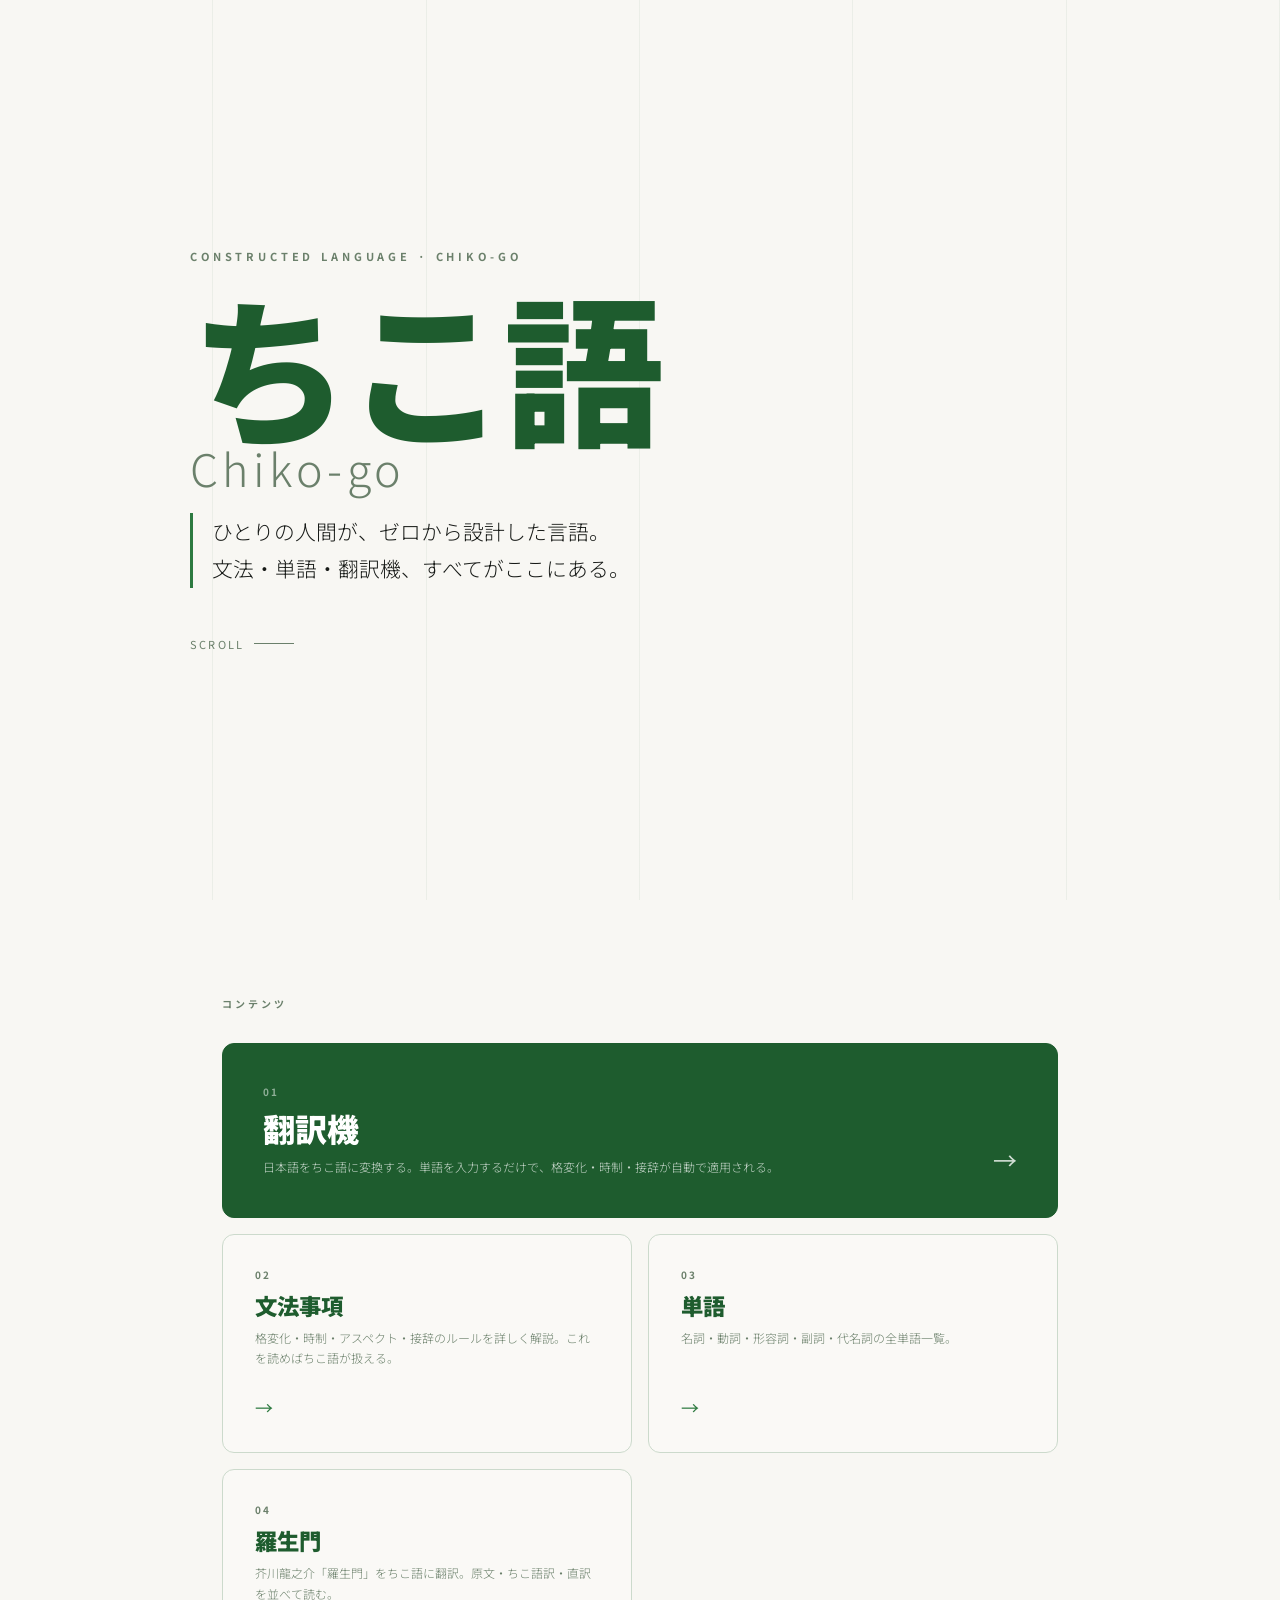
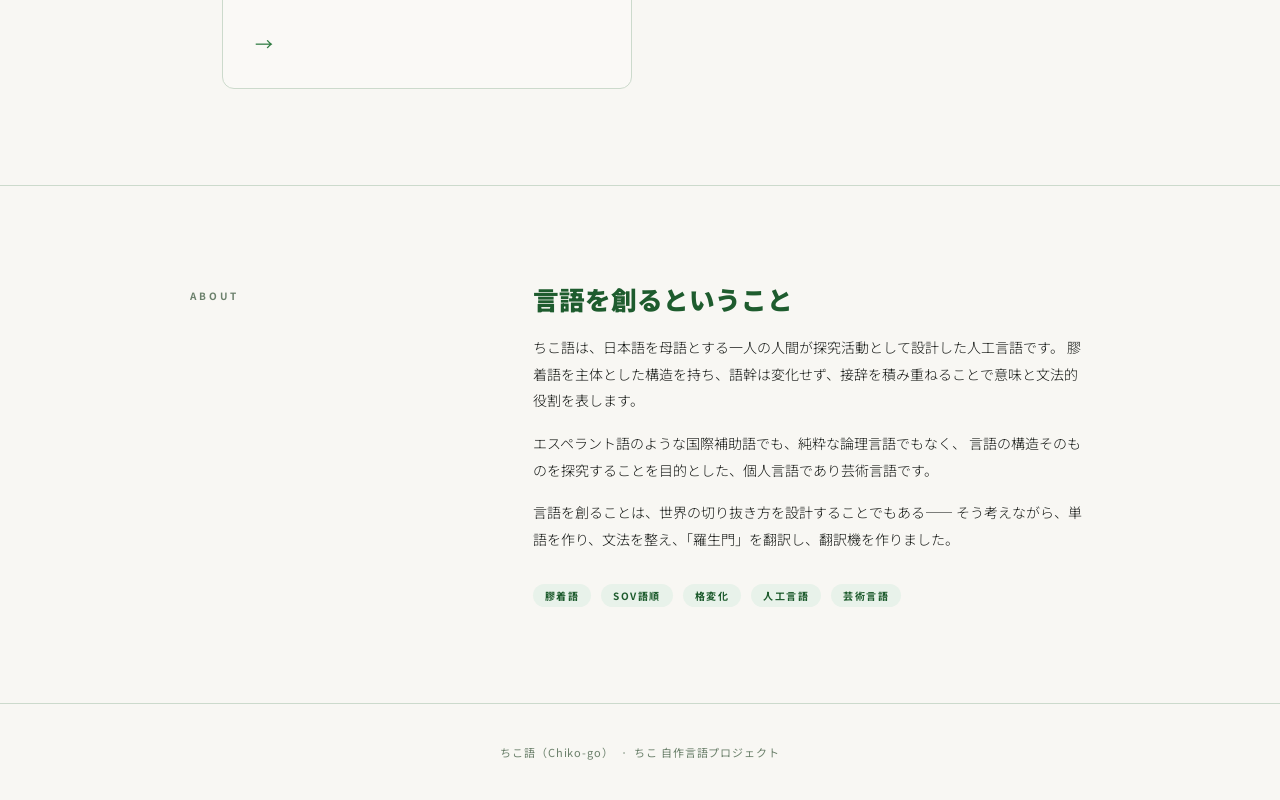
==== index.html @ fcaee15c "Add files via upload" ====
<!DOCTYPE html>
<html lang="ja">
<head>
<meta charset="UTF-8">
<meta name="viewport" content="width=device-width, initial-scale=1.0">
<title>ちこ語</title>
<link href="https://fonts.googleapis.com/css2?family=Noto+Sans+JP:wght@300;400;700;900&display=swap" rel="stylesheet">
<style>
*, *::before, *::after { box-sizing: border-box; margin: 0; padding: 0; }

:root {
  --bg:      #f8f7f3;
  --ink:     #171a17;
  --green:   #1e5c2e;
  --green2:  #2d7a40;
  --green-l: #e8f2ea;
  --muted:   #6b806b;
  --border:  #ccdacc;
  --cream:   #faf9f6;
}

html { scroll-behavior: smooth; }

body {
  background: var(--bg);
  color: var(--ink);
  font-family: 'Noto Sans JP', sans-serif;
  font-weight: 400;
  overflow-x: hidden;
}

/* ===================== HERO ===================== */
.hero {
  min-height: 100vh;
  display: flex;
  flex-direction: column;
  justify-content: center;
  padding: 0 2rem;
  position: relative;
  overflow: hidden;
}

/* 背景の装飾ライン */
.hero::before {
  content: '';
  position: absolute;
  top: 0; left: 0; right: 0; bottom: 0;
  background:
    repeating-linear-gradient(
      90deg,
      transparent,
      transparent calc(100% / 6 - 1px),
      rgba(30,92,46,0.06) calc(100% / 6 - 1px),
      rgba(30,92,46,0.06) calc(100% / 6)
    );
  pointer-events: none;
}

.hero-inner {
  max-width: 900px;
  margin: 0 auto;
  width: 100%;
  position: relative;
  z-index: 1;
}

.hero-eyebrow {
  font-size: 11px;
  font-weight: 700;
  letter-spacing: 0.35em;
  text-transform: uppercase;
  color: var(--muted);
  margin-bottom: 1.5rem;
  animation: fadeUp 0.8s ease both;
}

.hero-title {
  font-size: clamp(4rem, 14vw, 10rem);
  font-weight: 900;
  line-height: 0.95;
  color: var(--green);
  letter-spacing: -0.02em;
  margin-bottom: 1.5rem;
  animation: fadeUp 0.8s 0.1s ease both;
}

.hero-title span {
  display: block;
  font-size: clamp(1.4rem, 4vw, 2.8rem);
  font-weight: 300;
  color: var(--muted);
  letter-spacing: 0.1em;
  margin-top: 0.4rem;
}

.hero-catch {
  font-size: clamp(1rem, 2.5vw, 1.3rem);
  font-weight: 300;
  line-height: 1.8;
  color: var(--ink);
  max-width: 520px;
  margin-bottom: 3rem;
  animation: fadeUp 0.8s 0.2s ease both;
  border-left: 3px solid var(--green2);
  padding-left: 1.2rem;
}

.hero-scroll {
  font-size: 11px;
  letter-spacing: 0.2em;
  color: var(--muted);
  text-transform: uppercase;
  animation: fadeUp 0.8s 0.5s ease both;
  display: flex;
  align-items: center;
  gap: 10px;
}
.hero-scroll::after {
  content: '';
  display: block;
  width: 40px;
  height: 1px;
  background: var(--muted);
  animation: lineGrow 1.2s 1s ease both;
}

/* ===================== NAV CARDS ===================== */
.nav-section {
  padding: 6rem 2rem;
  max-width: 900px;
  margin: 0 auto;
}

.nav-label {
  font-size: 10px;
  font-weight: 700;
  letter-spacing: 0.3em;
  text-transform: uppercase;
  color: var(--muted);
  margin-bottom: 2rem;
}

.cards {
  display: grid;
  grid-template-columns: repeat(2, 1fr);
  gap: 16px;
}

.card {
  background: var(--cream);
  border: 1px solid var(--border);
  border-radius: 12px;
  padding: 2rem;
  text-decoration: none;
  color: var(--ink);
  display: flex;
  flex-direction: column;
  gap: 0.6rem;
  transition: border-color 0.2s, transform 0.2s, box-shadow 0.2s;
  position: relative;
  overflow: hidden;
}

.card::after {
  content: '';
  position: absolute;
  bottom: 0; left: 0; right: 0;
  height: 3px;
  background: var(--green2);
  transform: scaleX(0);
  transform-origin: left;
  transition: transform 0.25s ease;
}

.card:hover {
  border-color: var(--green2);
  transform: translateY(-3px);
  box-shadow: 0 12px 40px rgba(30,92,46,0.1);
}
.card:hover::after { transform: scaleX(1); }

.card-num {
  font-size: 10px;
  font-weight: 700;
  letter-spacing: 0.2em;
  color: var(--muted);
}

.card-title {
  font-size: 1.4rem;
  font-weight: 900;
  color: var(--green);
  line-height: 1.2;
}

.card-desc {
  font-size: 12px;
  color: var(--muted);
  line-height: 1.7;
  font-weight: 300;
}

.card-arrow {
  margin-top: auto;
  padding-top: 1rem;
  font-size: 18px;
  color: var(--green2);
  transition: transform 0.2s;
}
.card:hover .card-arrow { transform: translateX(4px); }

/* ヒーローカード（翻訳機）は大きく */
.card.featured {
  grid-column: 1 / -1;
  flex-direction: row;
  align-items: center;
  padding: 2.5rem;
  background: var(--green);
  border-color: var(--green);
}
.card.featured .card-num { color: rgba(255,255,255,0.5); }
.card.featured .card-title { color: #fff; font-size: 2rem; }
.card.featured .card-desc { color: rgba(255,255,255,0.75); }
.card.featured .card-arrow { color: rgba(255,255,255,0.8); font-size: 24px; margin-left: auto; padding: 0; }
.card.featured:hover { transform: translateY(-3px); box-shadow: 0 16px 48px rgba(30,92,46,0.25); }
.card.featured::after { background: rgba(255,255,255,0.3); }

.card-featured-text { display: flex; flex-direction: column; gap: 0.6rem; }

/* ===================== ABOUT ===================== */
.about-section {
  padding: 6rem 2rem;
  border-top: 1px solid var(--border);
}

.about-inner {
  max-width: 900px;
  margin: 0 auto;
  display: grid;
  grid-template-columns: 1fr 2fr;
  gap: 4rem;
  align-items: start;
}

.about-label {
  font-size: 10px;
  font-weight: 700;
  letter-spacing: 0.3em;
  text-transform: uppercase;
  color: var(--muted);
  padding-top: 6px;
}

.about-content h2 {
  font-size: 1.6rem;
  font-weight: 900;
  color: var(--green);
  margin-bottom: 1.2rem;
  line-height: 1.3;
}

.about-content p {
  font-size: 14px;
  font-weight: 300;
  line-height: 1.9;
  color: var(--ink);
  margin-bottom: 1rem;
}

.about-content p + p { margin-top: 0.8rem; }

.about-tag {
  display: inline-block;
  font-size: 10px;
  font-weight: 700;
  letter-spacing: 0.15em;
  background: var(--green-l);
  color: var(--green);
  border-radius: 2em;
  padding: 4px 12px;
  margin-right: 6px;
  margin-top: 1rem;
}

/* ===================== FOOTER ===================== */
footer {
  padding: 2.5rem 2rem;
  border-top: 1px solid var(--border);
  text-align: center;
  font-size: 11px;
  color: var(--muted);
  letter-spacing: 0.08em;
}

/* ===================== ANIMATIONS ===================== */
@keyframes fadeUp {
  from { opacity: 0; transform: translateY(24px); }
  to   { opacity: 1; transform: translateY(0); }
}
@keyframes lineGrow {
  from { width: 0; }
  to   { width: 40px; }
}

/* カードをスクロールで出現 */
.card {
  opacity: 0;
  transform: translateY(20px);
  transition: opacity 0.5s ease, transform 0.5s ease, border-color 0.2s, box-shadow 0.2s;
}
.card.visible { opacity: 1; transform: translateY(0); }
.card:hover { transform: translateY(-3px); }

.about-inner {
  opacity: 0;
  transform: translateY(20px);
  transition: opacity 0.6s ease, transform 0.6s ease;
}
.about-inner.visible { opacity: 1; transform: translateY(0); }

@media (max-width: 640px) {
  .cards { grid-template-columns: 1fr; }
  .card.featured { flex-direction: column; }
  .card.featured .card-arrow { margin-left: 0; }
  .about-inner { grid-template-columns: 1fr; gap: 1.5rem; }
}
</style>
</head>
<body>

<!-- ===================== HERO ===================== -->
<section class="hero">
  <div class="hero-inner">
    <p class="hero-eyebrow">Constructed Language · Chiko-go</p>
    <h1 class="hero-title">
      ちこ語
      <span>Chiko-go</span>
    </h1>
    <p class="hero-catch">
      ひとりの人間が、ゼロから設計した言語。<br>
      文法・単語・翻訳機、すべてがここにある。
    </p>
    <p class="hero-scroll">scroll</p>
  </div>
</section>

<!-- ===================== NAV CARDS ===================== -->
<section class="nav-section">
  <p class="nav-label">コンテンツ</p>
  <div class="cards">

    <a href="chiko_translator.html" class="card featured">
      <div class="card-featured-text">
        <span class="card-num">01</span>
        <span class="card-title">翻訳機</span>
        <span class="card-desc">日本語をちこ語に変換する。単語を入力するだけで、格変化・時制・接辞が自動で適用される。</span>
      </div>
      <span class="card-arrow">→</span>
    </a>

    <a href="chiko_translator.html#grammar" class="card">
      <span class="card-num">02</span>
      <span class="card-title">文法事項</span>
      <span class="card-desc">格変化・時制・アスペクト・接辞のルールを詳しく解説。これを読めばちこ語が扱える。</span>
      <span class="card-arrow">→</span>
    </a>

    <a href="chiko_translator.html#words" class="card">
      <span class="card-num">03</span>
      <span class="card-title">単語</span>
      <span class="card-desc">名詞・動詞・形容詞・副詞・代名詞の全単語一覧。</span>
      <span class="card-arrow">→</span>
    </a>

    <a href="chiko_translator.html#rashoumon" class="card">
      <span class="card-num">04</span>
      <span class="card-title">羅生門</span>
      <span class="card-desc">芥川龍之介「羅生門」をちこ語に翻訳。原文・ちこ語訳・直訳を並べて読む。</span>
      <span class="card-arrow">→</span>
    </a>

  </div>
</section>

<!-- ===================== ABOUT ===================== -->
<section class="about-section">
  <div class="about-inner">
    <p class="about-label">About</p>
    <div class="about-content">
      <h2>言語を創るということ</h2>
      <p>
        ちこ語は、日本語を母語とする一人の人間が探究活動として設計した人工言語です。
        膠着語を主体とした構造を持ち、語幹は変化せず、接辞を積み重ねることで意味と文法的役割を表します。
      </p>
      <p>
        エスペラント語のような国際補助語でも、純粋な論理言語でもなく、
        言語の構造そのものを探究することを目的とした、個人言語であり芸術言語です。
      </p>
      <p>
        言語を創ることは、世界の切り抜き方を設計することでもある——
        そう考えながら、単語を作り、文法を整え、「羅生門」を翻訳し、翻訳機を作りました。
      </p>
      <div>
        <span class="about-tag">膠着語</span>
        <span class="about-tag">SOV語順</span>
        <span class="about-tag">格変化</span>
        <span class="about-tag">人工言語</span>
        <span class="about-tag">芸術言語</span>
      </div>
    </div>
  </div>
</section>

<footer>
  ちこ語（Chiko-go）&ensp;·&ensp;ちこ 自作言語プロジェクト
</footer>

<script>
/* スクロールで要素を出現させる */
var observer = new IntersectionObserver(function(entries) {
  entries.forEach(function(e) {
    if (e.isIntersecting) {
      e.target.classList.add('visible');
    }
  });
}, { threshold: 0.1 });

document.querySelectorAll('.card, .about-inner').forEach(function(el, i) {
  el.style.transitionDelay = (i * 0.08) + 's';
  observer.observe(el);
});
</script>

</body>
</html>
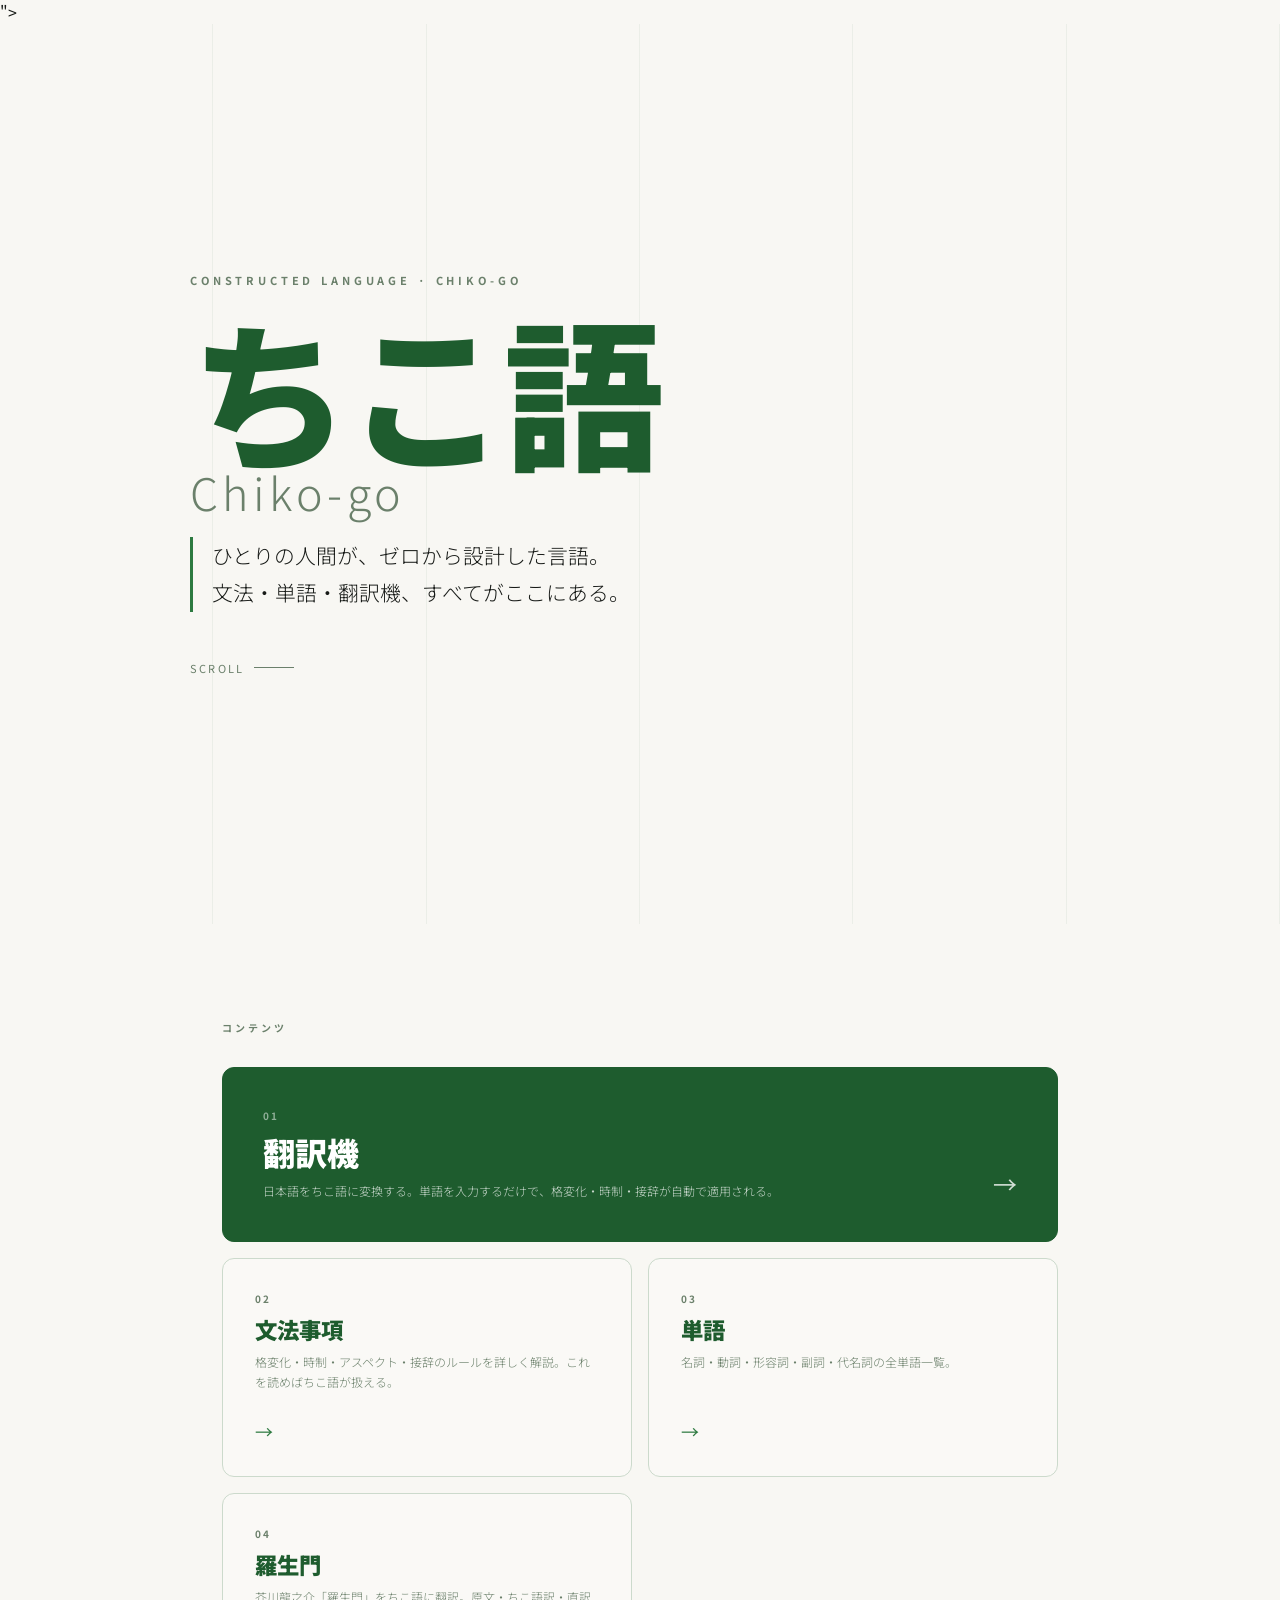
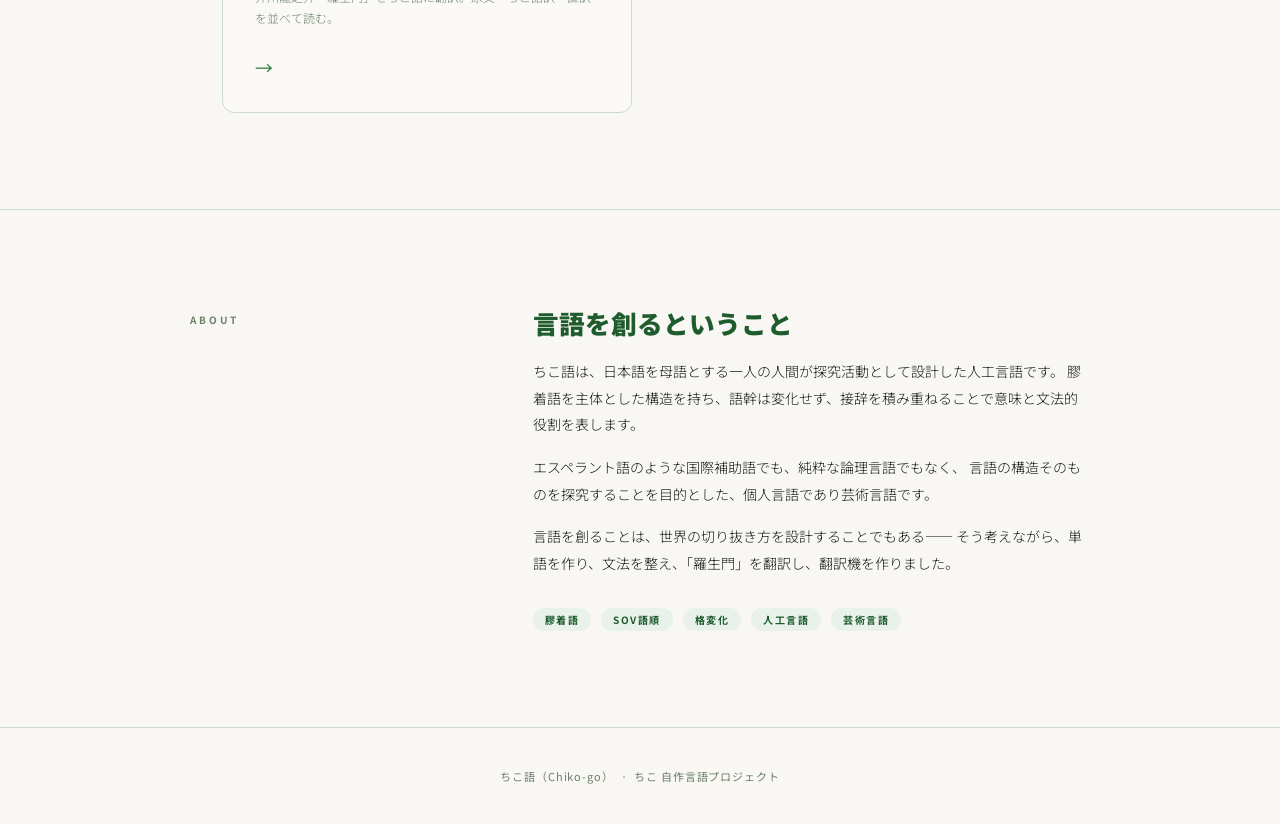
==== commit 27d2235a: "Update index.html" ====
--- a/index.html
+++ b/index.html
@@ -3,7 +3,11 @@
 <head>
 <meta charset="UTF-8">
 <meta name="viewport" content="width=device-width, initial-scale=1.0">
-<title>ちこ語</title>
+<title>ちこ語 | 自作人工言語 Chiko-go</title>
+<meta name="description" content="ちこ語（Chiko-go）は膠着語型のSOV語順を持つ自作人工言語です。文法解説・単語一覧・日本語からちこ語への翻訳機・羅生門翻訳が使えます。">
+<meta name="keywords" content="ちこ語, Chiko-go, 自作言語, 人工言語, 翻訳機, 膠着語, 構築言語, 芸術言語, conlang">
+<!-- ↓ Search ConsoleでコピーしたHTMLタグをここに貼り付ける -->
+<meta name="google-site-verification" content="<meta name="google-site-verification" content="g8eutI9tqcaGe0drYI4RVA0-8sD_aMJY-5VV2J1wY8A" />">
 <link href="https://fonts.googleapis.com/css2?family=Noto+Sans+JP:wght@300;400;700;900&display=swap" rel="stylesheet">
 <style>
 *, *::before, *::after { box-sizing: border-box; margin: 0; padding: 0; }
@@ -40,7 +44,6 @@
   overflow: hidden;
 }
 
-/* 背景の装飾ライン */
 .hero::before {
   content: '';
   position: absolute;
@@ -209,7 +212,6 @@
 }
 .card:hover .card-arrow { transform: translateX(4px); }
 
-/* ヒーローカード（翻訳機）は大きく */
 .card.featured {
   grid-column: 1 / -1;
   flex-direction: row;
@@ -302,7 +304,6 @@
   to   { width: 40px; }
 }
 
-/* カードをスクロールで出現 */
 .card {
   opacity: 0;
   transform: translateY(20px);
@@ -349,7 +350,7 @@
   <p class="nav-label">コンテンツ</p>
   <div class="cards">
 
-    <a href="chiko_translator.html" class="card featured">
+    <a href="chiko_translator.html#translate" class="card featured">
       <div class="card-featured-text">
         <span class="card-num">01</span>
         <span class="card-title">翻訳機</span>
@@ -416,7 +417,6 @@
 </footer>
 
 <script>
-/* スクロールで要素を出現させる */
 var observer = new IntersectionObserver(function(entries) {
   entries.forEach(function(e) {
     if (e.isIntersecting) {
@@ -432,4 +432,4 @@
 </script>
 
 </body>
-</html>+</html>
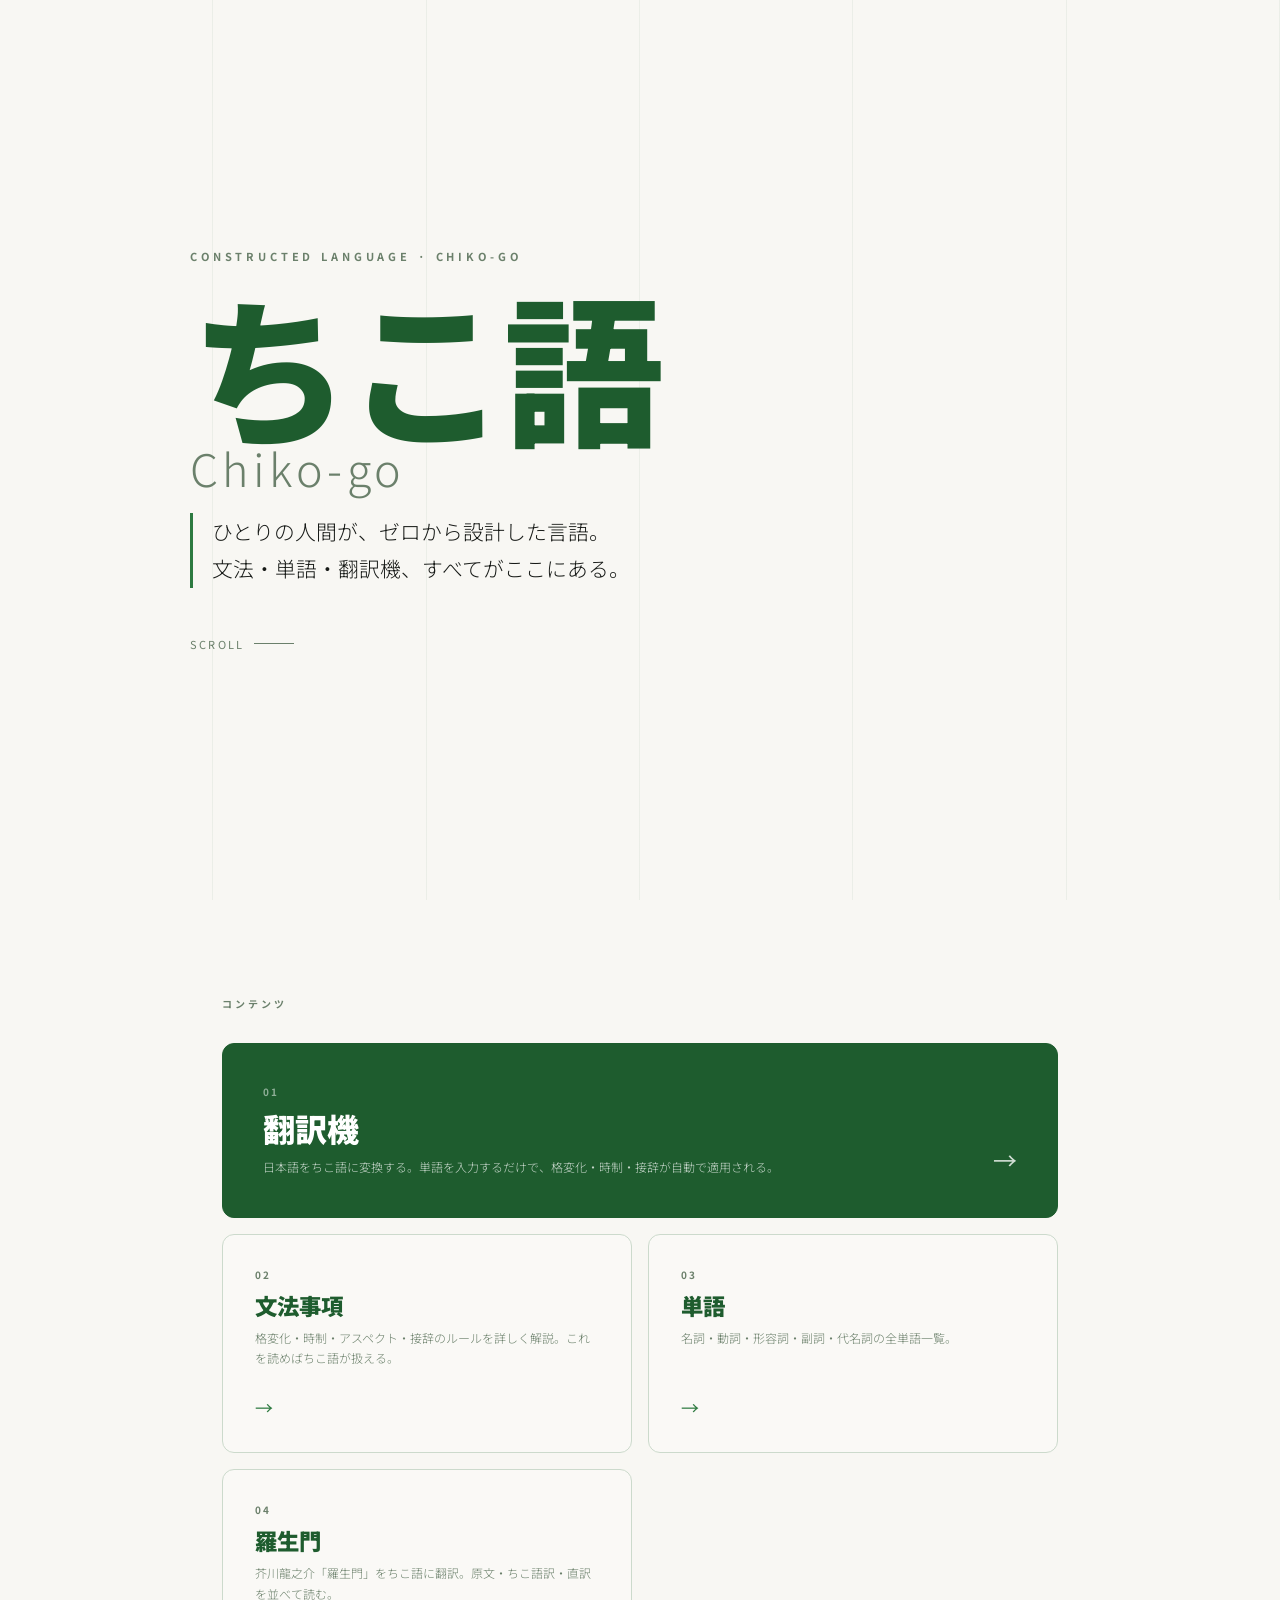
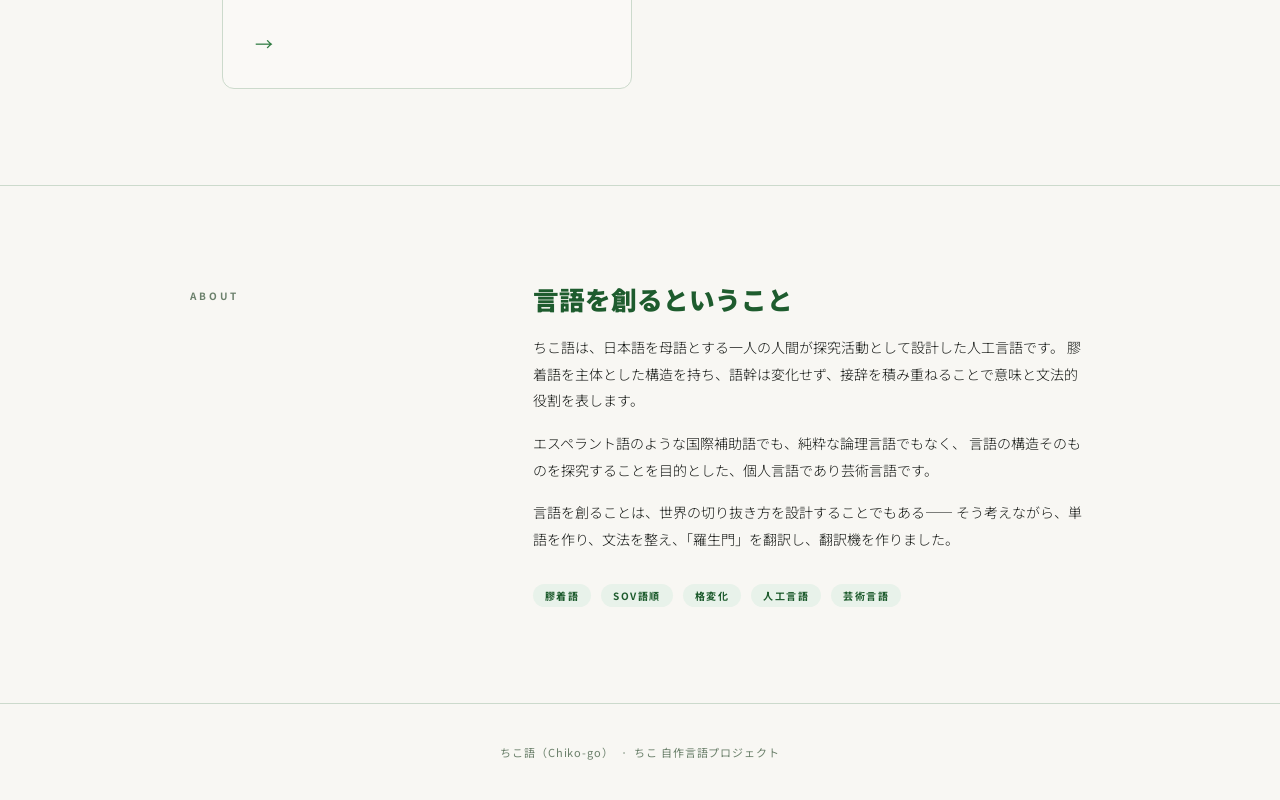
==== commit c78c8a17: "Update index.html" ====
--- a/index.html
+++ b/index.html
@@ -7,7 +7,7 @@
 <meta name="description" content="ちこ語（Chiko-go）は膠着語型のSOV語順を持つ自作人工言語です。文法解説・単語一覧・日本語からちこ語への翻訳機・羅生門翻訳が使えます。">
 <meta name="keywords" content="ちこ語, Chiko-go, 自作言語, 人工言語, 翻訳機, 膠着語, 構築言語, 芸術言語, conlang">
 <!-- ↓ Search ConsoleでコピーしたHTMLタグをここに貼り付ける -->
-<meta name="google-site-verification" content="<meta name="google-site-verification" content="g8eutI9tqcaGe0drYI4RVA0-8sD_aMJY-5VV2J1wY8A" />">
+<meta name="google-site-verification" content="g8eutI9tqcaGe0drYI4RVA0-8sD_aMJY-5VV2J1wY8A">
 <link href="https://fonts.googleapis.com/css2?family=Noto+Sans+JP:wght@300;400;700;900&display=swap" rel="stylesheet">
 <style>
 *, *::before, *::after { box-sizing: border-box; margin: 0; padding: 0; }
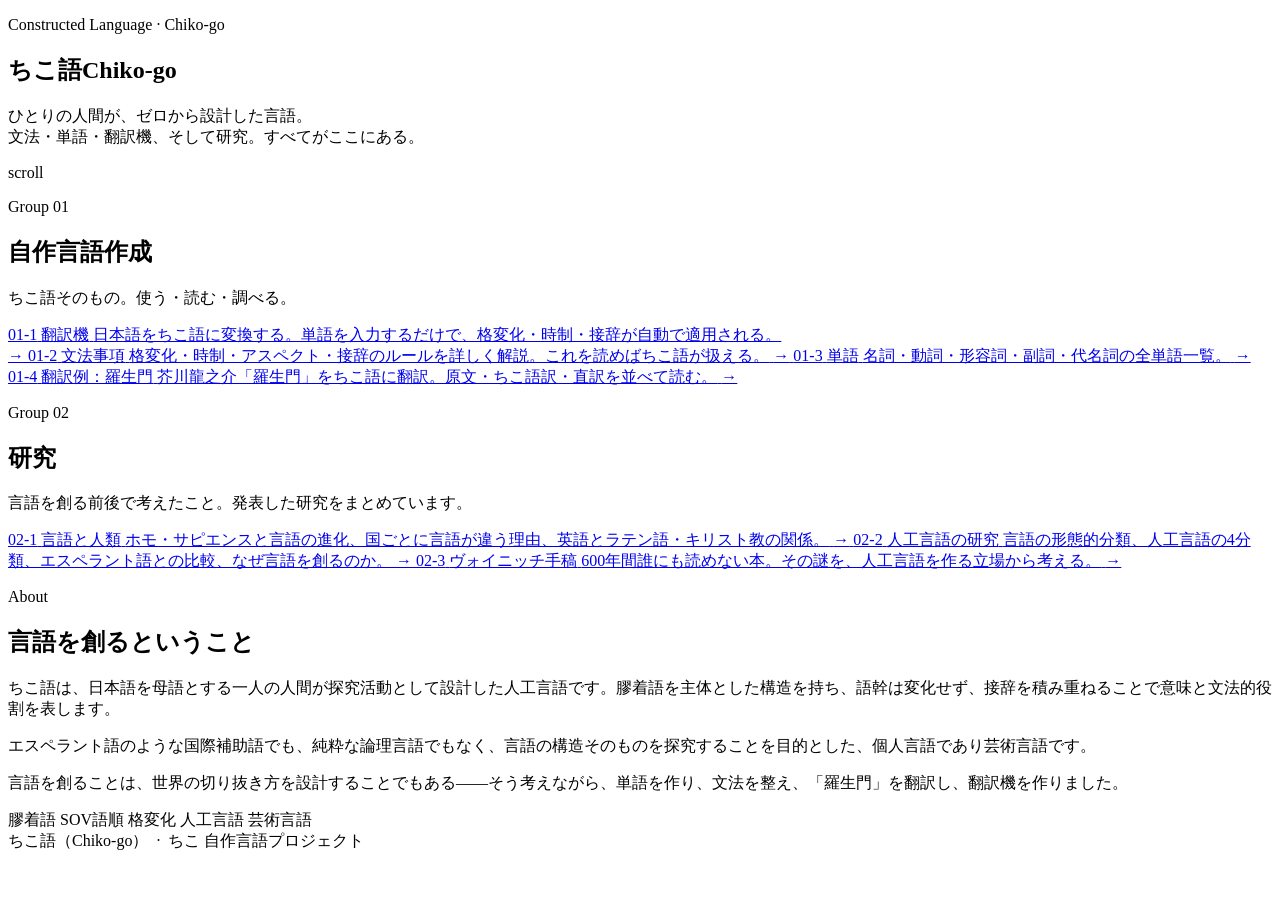
==== commit e04371c7: "Update index.html" ====
--- a/index.html
+++ b/index.html
@@ -4,355 +4,34 @@
 <meta charset="UTF-8">
 <meta name="viewport" content="width=device-width, initial-scale=1.0">
 <title>ちこ語 | 自作人工言語 Chiko-go</title>
-<meta name="description" content="ちこ語（Chiko-go）は膠着語型のSOV語順を持つ自作人工言語です。文法解説・単語一覧・日本語からちこ語への翻訳機・羅生門翻訳が使えます。">
-<meta name="keywords" content="ちこ語, Chiko-go, 自作言語, 人工言語, 翻訳機, 膠着語, 構築言語, 芸術言語, conlang">
-<!-- ↓ Search ConsoleでコピーしたHTMLタグをここに貼り付ける -->
+<meta name="description" content="ちこ語（Chiko-go）は膠着語型のSOV語順を持つ自作人工言語です。文法解説・単語一覧・日本語からちこ語への翻訳機・羅生門翻訳、そして言語と人類・人工言語・ヴォイニッチ手稿の研究をまとめています。">
+<meta name="keywords" content="ちこ語, Chiko-go, 自作言語, 人工言語, 翻訳機, 膠着語, 構築言語, 芸術言語, conlang, ヴォイニッチ手稿">
 <meta name="google-site-verification" content="g8eutI9tqcaGe0drYI4RVA0-8sD_aMJY-5VV2J1wY8A">
 <link href="https://fonts.googleapis.com/css2?family=Noto+Sans+JP:wght@300;400;700;900&display=swap" rel="stylesheet">
-<style>
-*, *::before, *::after { box-sizing: border-box; margin: 0; padding: 0; }
-
-:root {
-  --bg:      #f8f7f3;
-  --ink:     #171a17;
-  --green:   #1e5c2e;
-  --green2:  #2d7a40;
-  --green-l: #e8f2ea;
-  --muted:   #6b806b;
-  --border:  #ccdacc;
-  --cream:   #faf9f6;
-}
-
-html { scroll-behavior: smooth; }
-
-body {
-  background: var(--bg);
-  color: var(--ink);
-  font-family: 'Noto Sans JP', sans-serif;
-  font-weight: 400;
-  overflow-x: hidden;
-}
-
-/* ===================== HERO ===================== */
-.hero {
-  min-height: 100vh;
-  display: flex;
-  flex-direction: column;
-  justify-content: center;
-  padding: 0 2rem;
-  position: relative;
-  overflow: hidden;
-}
-
-.hero::before {
-  content: '';
-  position: absolute;
-  top: 0; left: 0; right: 0; bottom: 0;
-  background:
-    repeating-linear-gradient(
-      90deg,
-      transparent,
-      transparent calc(100% / 6 - 1px),
-      rgba(30,92,46,0.06) calc(100% / 6 - 1px),
-      rgba(30,92,46,0.06) calc(100% / 6)
-    );
-  pointer-events: none;
-}
-
-.hero-inner {
-  max-width: 900px;
-  margin: 0 auto;
-  width: 100%;
-  position: relative;
-  z-index: 1;
-}
-
-.hero-eyebrow {
-  font-size: 11px;
-  font-weight: 700;
-  letter-spacing: 0.35em;
-  text-transform: uppercase;
-  color: var(--muted);
-  margin-bottom: 1.5rem;
-  animation: fadeUp 0.8s ease both;
-}
-
-.hero-title {
-  font-size: clamp(4rem, 14vw, 10rem);
-  font-weight: 900;
-  line-height: 0.95;
-  color: var(--green);
-  letter-spacing: -0.02em;
-  margin-bottom: 1.5rem;
-  animation: fadeUp 0.8s 0.1s ease both;
-}
-
-.hero-title span {
-  display: block;
-  font-size: clamp(1.4rem, 4vw, 2.8rem);
-  font-weight: 300;
-  color: var(--muted);
-  letter-spacing: 0.1em;
-  margin-top: 0.4rem;
-}
-
-.hero-catch {
-  font-size: clamp(1rem, 2.5vw, 1.3rem);
-  font-weight: 300;
-  line-height: 1.8;
-  color: var(--ink);
-  max-width: 520px;
-  margin-bottom: 3rem;
-  animation: fadeUp 0.8s 0.2s ease both;
-  border-left: 3px solid var(--green2);
-  padding-left: 1.2rem;
-}
-
-.hero-scroll {
-  font-size: 11px;
-  letter-spacing: 0.2em;
-  color: var(--muted);
-  text-transform: uppercase;
-  animation: fadeUp 0.8s 0.5s ease both;
-  display: flex;
-  align-items: center;
-  gap: 10px;
-}
-.hero-scroll::after {
-  content: '';
-  display: block;
-  width: 40px;
-  height: 1px;
-  background: var(--muted);
-  animation: lineGrow 1.2s 1s ease both;
-}
-
-/* ===================== NAV CARDS ===================== */
-.nav-section {
-  padding: 6rem 2rem;
-  max-width: 900px;
-  margin: 0 auto;
-}
-
-.nav-label {
-  font-size: 10px;
-  font-weight: 700;
-  letter-spacing: 0.3em;
-  text-transform: uppercase;
-  color: var(--muted);
-  margin-bottom: 2rem;
-}
-
-.cards {
-  display: grid;
-  grid-template-columns: repeat(2, 1fr);
-  gap: 16px;
-}
-
-.card {
-  background: var(--cream);
-  border: 1px solid var(--border);
-  border-radius: 12px;
-  padding: 2rem;
-  text-decoration: none;
-  color: var(--ink);
-  display: flex;
-  flex-direction: column;
-  gap: 0.6rem;
-  transition: border-color 0.2s, transform 0.2s, box-shadow 0.2s;
-  position: relative;
-  overflow: hidden;
-}
-
-.card::after {
-  content: '';
-  position: absolute;
-  bottom: 0; left: 0; right: 0;
-  height: 3px;
-  background: var(--green2);
-  transform: scaleX(0);
-  transform-origin: left;
-  transition: transform 0.25s ease;
-}
-
-.card:hover {
-  border-color: var(--green2);
-  transform: translateY(-3px);
-  box-shadow: 0 12px 40px rgba(30,92,46,0.1);
-}
-.card:hover::after { transform: scaleX(1); }
-
-.card-num {
-  font-size: 10px;
-  font-weight: 700;
-  letter-spacing: 0.2em;
-  color: var(--muted);
-}
-
-.card-title {
-  font-size: 1.4rem;
-  font-weight: 900;
-  color: var(--green);
-  line-height: 1.2;
-}
-
-.card-desc {
-  font-size: 12px;
-  color: var(--muted);
-  line-height: 1.7;
-  font-weight: 300;
-}
-
-.card-arrow {
-  margin-top: auto;
-  padding-top: 1rem;
-  font-size: 18px;
-  color: var(--green2);
-  transition: transform 0.2s;
-}
-.card:hover .card-arrow { transform: translateX(4px); }
-
-.card.featured {
-  grid-column: 1 / -1;
-  flex-direction: row;
-  align-items: center;
-  padding: 2.5rem;
-  background: var(--green);
-  border-color: var(--green);
-}
-.card.featured .card-num { color: rgba(255,255,255,0.5); }
-.card.featured .card-title { color: #fff; font-size: 2rem; }
-.card.featured .card-desc { color: rgba(255,255,255,0.75); }
-.card.featured .card-arrow { color: rgba(255,255,255,0.8); font-size: 24px; margin-left: auto; padding: 0; }
-.card.featured:hover { transform: translateY(-3px); box-shadow: 0 16px 48px rgba(30,92,46,0.25); }
-.card.featured::after { background: rgba(255,255,255,0.3); }
-
-.card-featured-text { display: flex; flex-direction: column; gap: 0.6rem; }
-
-/* ===================== ABOUT ===================== */
-.about-section {
-  padding: 6rem 2rem;
-  border-top: 1px solid var(--border);
-}
-
-.about-inner {
-  max-width: 900px;
-  margin: 0 auto;
-  display: grid;
-  grid-template-columns: 1fr 2fr;
-  gap: 4rem;
-  align-items: start;
-}
-
-.about-label {
-  font-size: 10px;
-  font-weight: 700;
-  letter-spacing: 0.3em;
-  text-transform: uppercase;
-  color: var(--muted);
-  padding-top: 6px;
-}
-
-.about-content h2 {
-  font-size: 1.6rem;
-  font-weight: 900;
-  color: var(--green);
-  margin-bottom: 1.2rem;
-  line-height: 1.3;
-}
-
-.about-content p {
-  font-size: 14px;
-  font-weight: 300;
-  line-height: 1.9;
-  color: var(--ink);
-  margin-bottom: 1rem;
-}
-
-.about-content p + p { margin-top: 0.8rem; }
-
-.about-tag {
-  display: inline-block;
-  font-size: 10px;
-  font-weight: 700;
-  letter-spacing: 0.15em;
-  background: var(--green-l);
-  color: var(--green);
-  border-radius: 2em;
-  padding: 4px 12px;
-  margin-right: 6px;
-  margin-top: 1rem;
-}
-
-/* ===================== FOOTER ===================== */
-footer {
-  padding: 2.5rem 2rem;
-  border-top: 1px solid var(--border);
-  text-align: center;
-  font-size: 11px;
-  color: var(--muted);
-  letter-spacing: 0.08em;
-}
-
-/* ===================== ANIMATIONS ===================== */
-@keyframes fadeUp {
-  from { opacity: 0; transform: translateY(24px); }
-  to   { opacity: 1; transform: translateY(0); }
-}
-@keyframes lineGrow {
-  from { width: 0; }
-  to   { width: 40px; }
-}
-
-.card {
-  opacity: 0;
-  transform: translateY(20px);
-  transition: opacity 0.5s ease, transform 0.5s ease, border-color 0.2s, box-shadow 0.2s;
-}
-.card.visible { opacity: 1; transform: translateY(0); }
-.card:hover { transform: translateY(-3px); }
-
-.about-inner {
-  opacity: 0;
-  transform: translateY(20px);
-  transition: opacity 0.6s ease, transform 0.6s ease;
-}
-.about-inner.visible { opacity: 1; transform: translateY(0); }
-
-@media (max-width: 640px) {
-  .cards { grid-template-columns: 1fr; }
-  .card.featured { flex-direction: column; }
-  .card.featured .card-arrow { margin-left: 0; }
-  .about-inner { grid-template-columns: 1fr; gap: 1.5rem; }
-}
-</style>
+<link rel="stylesheet" href="style.css">
 </head>
 <body>
 
-<!-- ===================== HERO ===================== -->
+<!-- HERO -->
 <section class="hero">
   <div class="hero-inner">
     <p class="hero-eyebrow">Constructed Language · Chiko-go</p>
-    <h1 class="hero-title">
-      ちこ語
-      <span>Chiko-go</span>
-    </h1>
-    <p class="hero-catch">
-      ひとりの人間が、ゼロから設計した言語。<br>
-      文法・単語・翻訳機、すべてがここにある。
-    </p>
+    <h1 class="hero-title">ちこ語<span>Chiko-go</span></h1>
+    <p class="hero-catch">ひとりの人間が、ゼロから設計した言語。<br>文法・単語・翻訳機、そして研究。すべてがここにある。</p>
     <p class="hero-scroll">scroll</p>
   </div>
 </section>
 
-<!-- ===================== NAV CARDS ===================== -->
-<section class="nav-section">
-  <p class="nav-label">コンテンツ</p>
+<!-- ===== グループ1：自作言語作成 ===== -->
+<section class="nav-section" id="conlang">
+  <p class="nav-label">Group 01</p>
+  <h2 class="group-title">自作言語作成</h2>
+  <p class="group-desc">ちこ語そのもの。使う・読む・調べる。</p>
   <div class="cards">
 
     <a href="chiko_translator.html#translate" class="card featured">
       <div class="card-featured-text">
-        <span class="card-num">01</span>
+        <span class="card-num">01-1</span>
         <span class="card-title">翻訳機</span>
         <span class="card-desc">日本語をちこ語に変換する。単語を入力するだけで、格変化・時制・接辞が自動で適用される。</span>
       </div>
@@ -360,22 +39,22 @@
     </a>
 
     <a href="chiko_translator.html#grammar" class="card">
-      <span class="card-num">02</span>
+      <span class="card-num">01-2</span>
       <span class="card-title">文法事項</span>
       <span class="card-desc">格変化・時制・アスペクト・接辞のルールを詳しく解説。これを読めばちこ語が扱える。</span>
       <span class="card-arrow">→</span>
     </a>
 
     <a href="chiko_translator.html#words" class="card">
-      <span class="card-num">03</span>
+      <span class="card-num">01-3</span>
       <span class="card-title">単語</span>
       <span class="card-desc">名詞・動詞・形容詞・副詞・代名詞の全単語一覧。</span>
       <span class="card-arrow">→</span>
     </a>
 
     <a href="chiko_translator.html#rashoumon" class="card">
-      <span class="card-num">04</span>
-      <span class="card-title">羅生門</span>
+      <span class="card-num">01-4</span>
+      <span class="card-title">翻訳例：羅生門</span>
       <span class="card-desc">芥川龍之介「羅生門」をちこ語に翻訳。原文・ちこ語訳・直訳を並べて読む。</span>
       <span class="card-arrow">→</span>
     </a>
@@ -383,24 +62,46 @@
   </div>
 </section>
 
-<!-- ===================== ABOUT ===================== -->
+<!-- ===== グループ2：研究 ===== -->
+<section class="nav-section" id="research">
+  <p class="nav-label">Group 02</p>
+  <h2 class="group-title">研究</h2>
+  <p class="group-desc">言語を創る前後で考えたこと。発表した研究をまとめています。</p>
+  <div class="cards three">
+
+    <a href="research-language.html" class="card">
+      <span class="card-num">02-1</span>
+      <span class="card-title">言語と人類</span>
+      <span class="card-desc">ホモ・サピエンスと言語の進化、国ごとに言語が違う理由、英語とラテン語・キリスト教の関係。</span>
+      <span class="card-arrow">→</span>
+    </a>
+
+    <a href="research-conlang-types.html" class="card">
+      <span class="card-num">02-2</span>
+      <span class="card-title">人工言語の研究</span>
+      <span class="card-desc">言語の形態的分類、人工言語の4分類、エスペラント語との比較、なぜ言語を創るのか。</span>
+      <span class="card-arrow">→</span>
+    </a>
+
+    <a href="research-voynich.html" class="card">
+      <span class="card-num">02-3</span>
+      <span class="card-title">ヴォイニッチ手稿</span>
+      <span class="card-desc">600年間誰にも読めない本。その謎を、人工言語を作る立場から考える。</span>
+      <span class="card-arrow">→</span>
+    </a>
+
+  </div>
+</section>
+
+<!-- ABOUT -->
 <section class="about-section">
   <div class="about-inner">
     <p class="about-label">About</p>
     <div class="about-content">
       <h2>言語を創るということ</h2>
-      <p>
-        ちこ語は、日本語を母語とする一人の人間が探究活動として設計した人工言語です。
-        膠着語を主体とした構造を持ち、語幹は変化せず、接辞を積み重ねることで意味と文法的役割を表します。
-      </p>
-      <p>
-        エスペラント語のような国際補助語でも、純粋な論理言語でもなく、
-        言語の構造そのものを探究することを目的とした、個人言語であり芸術言語です。
-      </p>
-      <p>
-        言語を創ることは、世界の切り抜き方を設計することでもある——
-        そう考えながら、単語を作り、文法を整え、「羅生門」を翻訳し、翻訳機を作りました。
-      </p>
+      <p>ちこ語は、日本語を母語とする一人の人間が探究活動として設計した人工言語です。膠着語を主体とした構造を持ち、語幹は変化せず、接辞を積み重ねることで意味と文法的役割を表します。</p>
+      <p>エスペラント語のような国際補助語でも、純粋な論理言語でもなく、言語の構造そのものを探究することを目的とした、個人言語であり芸術言語です。</p>
+      <p>言語を創ることは、世界の切り抜き方を設計することでもある——そう考えながら、単語を作り、文法を整え、「羅生門」を翻訳し、翻訳機を作りました。</p>
       <div>
         <span class="about-tag">膠着語</span>
         <span class="about-tag">SOV語順</span>
@@ -412,21 +113,14 @@
   </div>
 </section>
 
-<footer>
-  ちこ語（Chiko-go）&ensp;·&ensp;ちこ 自作言語プロジェクト
-</footer>
+<footer>ちこ語（Chiko-go）&ensp;·&ensp;ちこ 自作言語プロジェクト</footer>
 
 <script>
 var observer = new IntersectionObserver(function(entries) {
-  entries.forEach(function(e) {
-    if (e.isIntersecting) {
-      e.target.classList.add('visible');
-    }
-  });
+  entries.forEach(function(e) { if (e.isIntersecting) e.target.classList.add('visible'); });
 }, { threshold: 0.1 });
-
 document.querySelectorAll('.card, .about-inner').forEach(function(el, i) {
-  el.style.transitionDelay = (i * 0.08) + 's';
+  el.style.transitionDelay = ((i % 4) * 0.08) + 's';
   observer.observe(el);
 });
 </script>
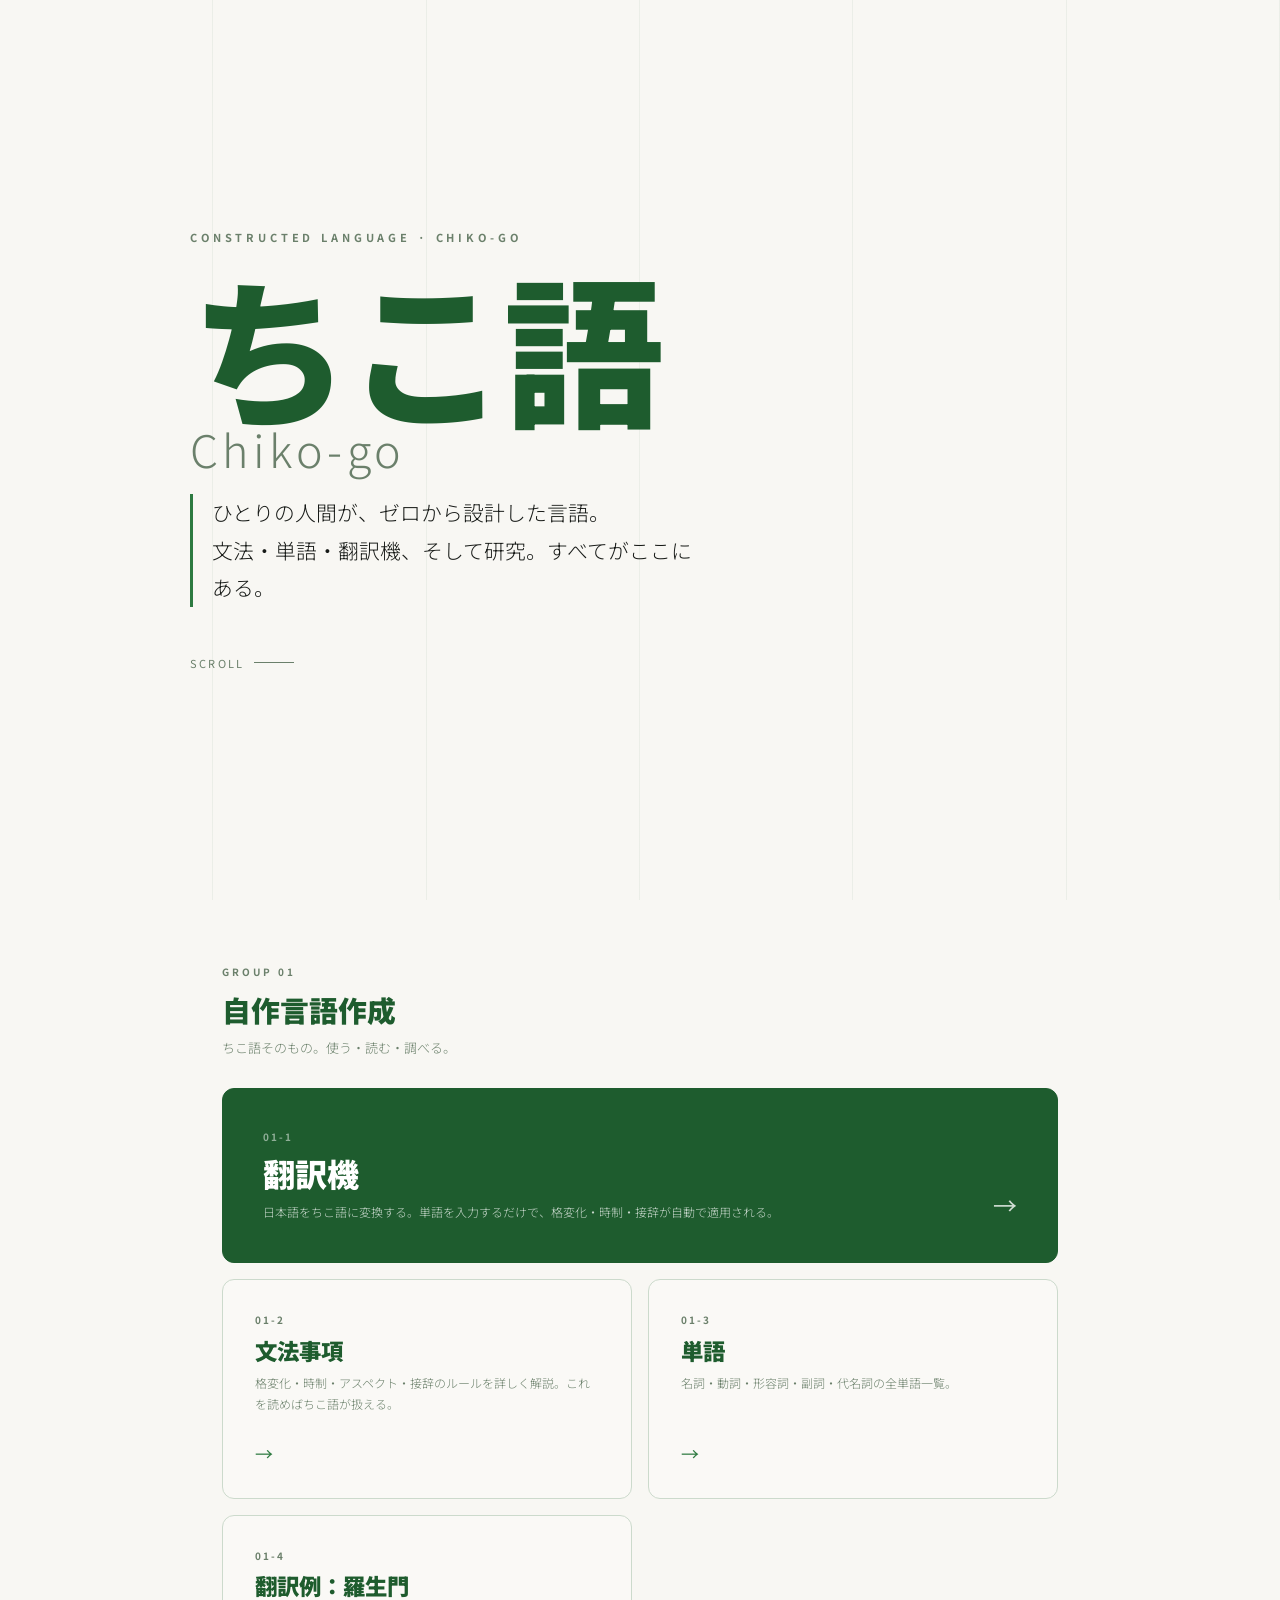
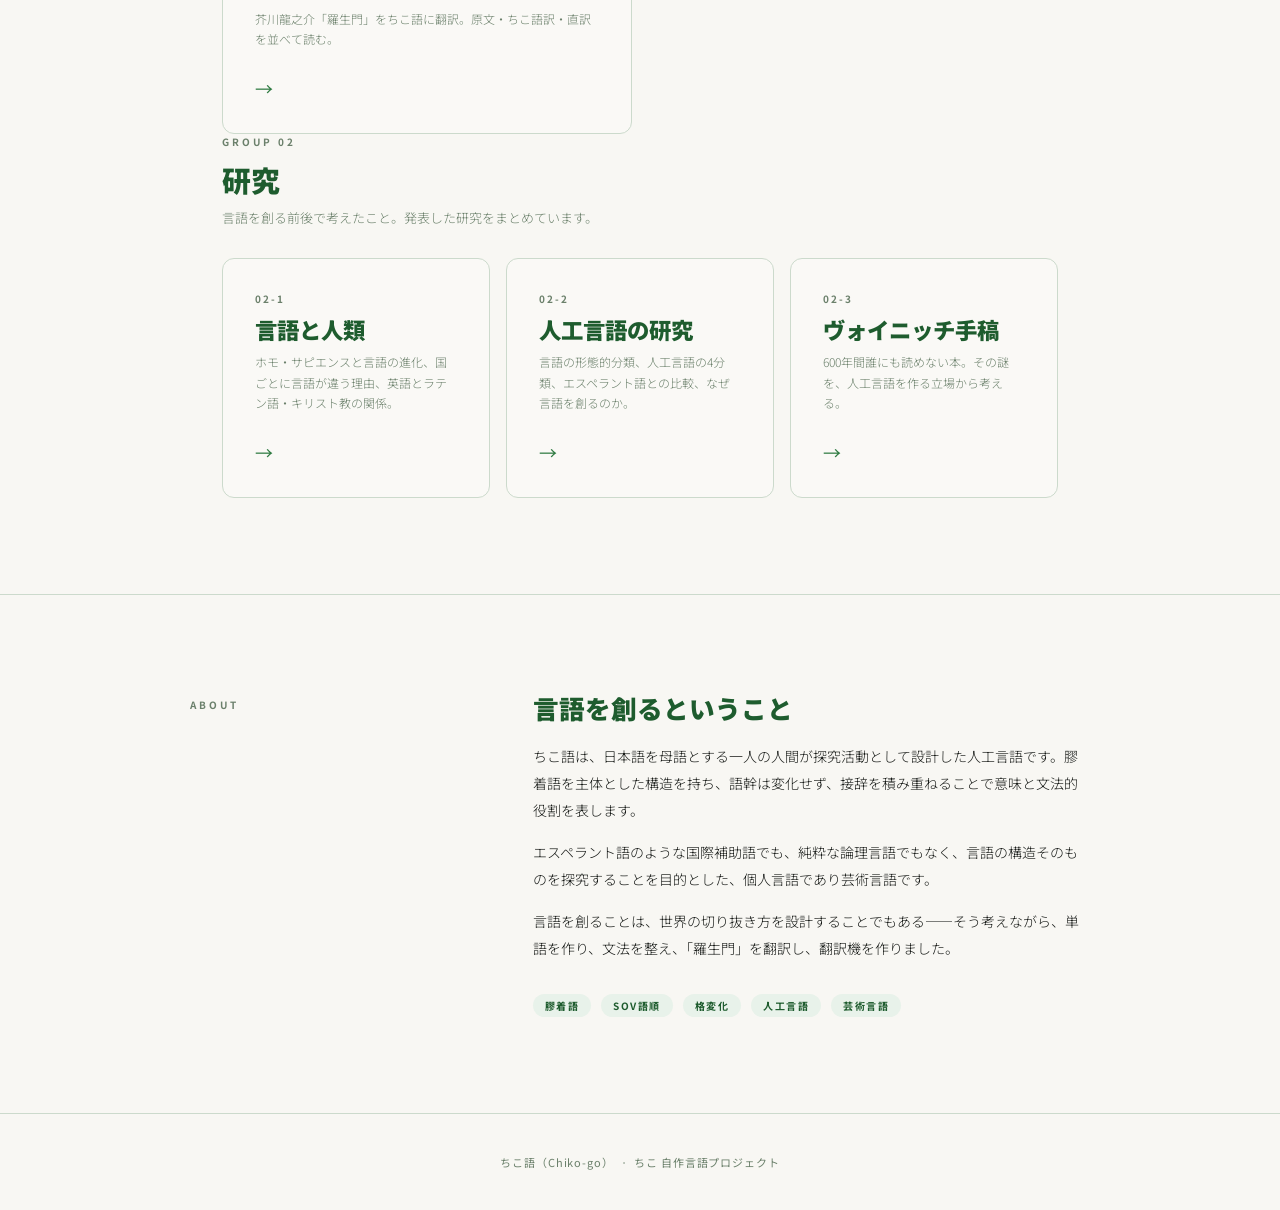
==== commit da88e5c6: "Update index.html" ====
--- a/index.html
+++ b/index.html
@@ -22,8 +22,12 @@
   </div>
 </section>
 
-<!-- ===== グループ1：自作言語作成 ===== -->
-<section class="nav-section" id="conlang">
+<!-- ===== 左右2グループ ===== -->
+<section class="nav-section">
+<div class="duo">
+
+<!-- ===== グループ1：自作言語作成（左） ===== -->
+<div class="group" id="conlang">
   <p class="nav-label">Group 01</p>
   <h2 class="group-title">自作言語作成</h2>
   <p class="group-desc">ちこ語そのもの。使う・読む・調べる。</p>
@@ -60,10 +64,10 @@
     </a>
 
   </div>
-</section>
+</div>
 
-<!-- ===== グループ2：研究 ===== -->
-<section class="nav-section" id="research">
+<!-- ===== グループ2：研究（右） ===== -->
+<div class="group" id="research">
   <p class="nav-label">Group 02</p>
   <h2 class="group-title">研究</h2>
   <p class="group-desc">言語を創る前後で考えたこと。発表した研究をまとめています。</p>
@@ -91,6 +95,9 @@
     </a>
 
   </div>
+</div>
+
+</div><!-- /duo -->
 </section>
 
 <!-- ABOUT -->
--- a/style.css
+++ b/style.css
@@ -0,0 +1,88 @@
+*, *::before, *::after { box-sizing: border-box; margin: 0; padding: 0; }
+:root { --bg:#f8f7f3; --ink:#171a17; --green:#1e5c2e; --green2:#2d7a40; --green-l:#e8f2ea; --muted:#6b806b; --border:#ccdacc; --cream:#faf9f6; }
+html { scroll-behavior: smooth; }
+body { background: var(--bg); color: var(--ink); font-family: 'Noto Sans JP', sans-serif; font-weight: 400; overflow-x: hidden; }
+
+/* ===== ホームに戻るボタン（サブページ共通） ===== */
+.home-btn { position: fixed; top: calc(env(safe-area-inset-top, 0px) + 14px); left: 14px; z-index: 1000; display: inline-flex; align-items: center; gap: 6px; padding: 8px 16px; font-family: 'Noto Sans JP', sans-serif; font-size: 12px; font-weight: 700; letter-spacing: 0.08em; color: var(--green); background: rgba(250,249,246,0.92); border: 1px solid var(--border); border-radius: 2em; text-decoration: none; backdrop-filter: blur(6px); transition: background 0.2s, color 0.2s, border-color 0.2s; }
+.home-btn:hover { background: var(--green); color: #fff; border-color: var(--green); }
+
+/* ===== HERO（トップ） ===== */
+.hero { min-height: 100vh; display: flex; flex-direction: column; justify-content: center; padding: 0 2rem; position: relative; overflow: hidden; }
+.hero::before { content: ''; position: absolute; inset: 0; pointer-events: none; background: repeating-linear-gradient(90deg, transparent, transparent calc(100% / 6 - 1px), rgba(30,92,46,0.06) calc(100% / 6 - 1px), rgba(30,92,46,0.06) calc(100% / 6)); }
+.hero-inner { max-width: 900px; margin: 0 auto; width: 100%; position: relative; z-index: 1; }
+.hero-eyebrow { font-size: 11px; font-weight: 700; letter-spacing: 0.35em; text-transform: uppercase; color: var(--muted); margin-bottom: 1.5rem; animation: fadeUp 0.8s ease both; }
+.hero-title { font-size: clamp(4rem, 14vw, 10rem); font-weight: 900; line-height: 0.95; color: var(--green); letter-spacing: -0.02em; margin-bottom: 1.5rem; animation: fadeUp 0.8s 0.1s ease both; }
+.hero-title span { display: block; font-size: clamp(1.4rem, 4vw, 2.8rem); font-weight: 300; color: var(--muted); letter-spacing: 0.1em; margin-top: 0.4rem; }
+.hero-catch { font-size: clamp(1rem, 2.5vw, 1.3rem); font-weight: 300; line-height: 1.8; max-width: 520px; margin-bottom: 3rem; animation: fadeUp 0.8s 0.2s ease both; border-left: 3px solid var(--green2); padding-left: 1.2rem; }
+.hero-scroll { font-size: 11px; letter-spacing: 0.2em; color: var(--muted); text-transform: uppercase; animation: fadeUp 0.8s 0.5s ease both; display: flex; align-items: center; gap: 10px; }
+.hero-scroll::after { content: ''; display: block; width: 40px; height: 1px; background: var(--muted); animation: lineGrow 1.2s 1s ease both; }
+
+/* ===== グループ＋カード ===== */
+.nav-section { padding: 4rem 2rem 2rem; max-width: 900px; margin: 0 auto; }
+.nav-label { font-size: 10px; font-weight: 700; letter-spacing: 0.3em; text-transform: uppercase; color: var(--muted); margin-bottom: 0.6rem; }
+.group-title { font-size: 1.8rem; font-weight: 900; color: var(--green); margin-bottom: 0.4rem; }
+.group-desc { font-size: 13px; font-weight: 300; color: var(--muted); margin-bottom: 1.8rem; line-height: 1.8; }
+.cards { display: grid; grid-template-columns: repeat(2, 1fr); gap: 16px; }
+.cards.three { grid-template-columns: repeat(3, 1fr); }
+.card { background: var(--cream); border: 1px solid var(--border); border-radius: 12px; padding: 2rem; text-decoration: none; color: var(--ink); display: flex; flex-direction: column; gap: 0.6rem; position: relative; overflow: hidden; opacity: 0; transform: translateY(20px); transition: opacity 0.5s ease, transform 0.5s ease, border-color 0.2s, box-shadow 0.2s; }
+.card::after { content: ''; position: absolute; bottom: 0; left: 0; right: 0; height: 3px; background: var(--green2); transform: scaleX(0); transform-origin: left; transition: transform 0.25s ease; }
+.card.visible { opacity: 1; transform: translateY(0); }
+.card:hover { border-color: var(--green2); transform: translateY(-3px); box-shadow: 0 12px 40px rgba(30,92,46,0.1); }
+.card:hover::after { transform: scaleX(1); }
+.card-num { font-size: 10px; font-weight: 700; letter-spacing: 0.2em; color: var(--muted); }
+.card-title { font-size: 1.4rem; font-weight: 900; color: var(--green); line-height: 1.2; }
+.card-desc { font-size: 12px; color: var(--muted); line-height: 1.7; font-weight: 300; }
+.card-arrow { margin-top: auto; padding-top: 1rem; font-size: 18px; color: var(--green2); transition: transform 0.2s; }
+.card:hover .card-arrow { transform: translateX(4px); }
+.card.featured { grid-column: 1 / -1; flex-direction: row; align-items: center; padding: 2.5rem; background: var(--green); border-color: var(--green); }
+.card.featured .card-num { color: rgba(255,255,255,0.5); }
+.card.featured .card-title { color: #fff; font-size: 2rem; }
+.card.featured .card-desc { color: rgba(255,255,255,0.75); }
+.card.featured .card-arrow { color: rgba(255,255,255,0.8); font-size: 24px; margin-left: auto; padding: 0; }
+.card.featured:hover { box-shadow: 0 16px 48px rgba(30,92,46,0.25); }
+.card.featured::after { background: rgba(255,255,255,0.3); }
+.card-featured-text { display: flex; flex-direction: column; gap: 0.6rem; }
+
+/* ===== ABOUT ===== */
+.about-section { padding: 6rem 2rem; border-top: 1px solid var(--border); margin-top: 4rem; }
+.about-inner { max-width: 900px; margin: 0 auto; display: grid; grid-template-columns: 1fr 2fr; gap: 4rem; align-items: start; opacity: 0; transform: translateY(20px); transition: opacity 0.6s ease, transform 0.6s ease; }
+.about-inner.visible { opacity: 1; transform: translateY(0); }
+.about-label { font-size: 10px; font-weight: 700; letter-spacing: 0.3em; text-transform: uppercase; color: var(--muted); padding-top: 6px; }
+.about-content h2 { font-size: 1.6rem; font-weight: 900; color: var(--green); margin-bottom: 1.2rem; line-height: 1.3; }
+.about-content p { font-size: 14px; font-weight: 300; line-height: 1.9; margin-bottom: 1rem; }
+.about-content p + p { margin-top: 0.8rem; }
+.about-tag, .tag { display: inline-block; font-size: 10px; font-weight: 700; letter-spacing: 0.15em; background: var(--green-l); color: var(--green); border-radius: 2em; padding: 4px 12px; margin-right: 6px; margin-top: 1rem; }
+
+/* ===== 研究ページ（記事） ===== */
+.article { max-width: 760px; margin: 0 auto; padding: 6rem 1.5rem 3rem; }
+.article .eyebrow { font-size: 10px; font-weight: 700; letter-spacing: 0.3em; text-transform: uppercase; color: var(--muted); margin-bottom: 1rem; }
+.article h1 { font-size: clamp(1.9rem, 6vw, 3rem); font-weight: 900; color: var(--green); line-height: 1.25; margin-bottom: 1rem; }
+.article .lead { font-weight: 300; line-height: 1.9; border-left: 3px solid var(--green2); padding-left: 1.2rem; margin-bottom: 2.5rem; }
+.article section { margin-bottom: 2.5rem; padding-top: 2rem; border-top: 1px solid var(--border); }
+.article h2 { font-size: 1.35rem; font-weight: 900; color: var(--green); margin-bottom: 1rem; line-height: 1.4; }
+.article h3 { font-size: 1rem; font-weight: 700; color: var(--green2); margin: 1.4rem 0 0.5rem; }
+.article p { font-size: 14px; font-weight: 300; line-height: 2; margin-bottom: 1rem; }
+.article ul { margin: 0 0 1rem 1.3rem; }
+.article li { font-size: 14px; font-weight: 300; line-height: 1.9; margin-bottom: 0.3rem; }
+.article b { font-weight: 700; }
+.box { background: var(--green-l); border-radius: 10px; padding: 1rem 1.3rem; margin-bottom: 1rem; }
+.box p:last-child, .box ul:last-child { margin-bottom: 0; }
+.ex { font-family: ui-monospace, Menlo, monospace; font-size: 13px; background: var(--cream); border: 1px solid var(--border); border-radius: 8px; padding: 0.6rem 1rem; margin-bottom: 1rem; line-height: 1.8; overflow-x: auto; }
+.refs li { font-size: 12px; word-break: break-all; }
+.refs a { color: var(--green2); }
+.pager { max-width: 760px; margin: 0 auto; padding: 0 1.5rem 3rem; display: flex; flex-wrap: wrap; gap: 10px; }
+.pager a { font-size: 12px; font-weight: 700; color: var(--green); text-decoration: none; border: 1px solid var(--border); background: var(--cream); border-radius: 2em; padding: 8px 16px; transition: background 0.2s, color 0.2s; }
+.pager a:hover { background: var(--green); color: #fff; }
+
+footer { padding: 2.5rem 2rem; border-top: 1px solid var(--border); text-align: center; font-size: 11px; color: var(--muted); letter-spacing: 0.08em; }
+
+@keyframes fadeUp { from { opacity: 0; transform: translateY(24px); } to { opacity: 1; transform: translateY(0); } }
+@keyframes lineGrow { from { width: 0; } to { width: 40px; } }
+
+@media (max-width: 640px) {
+  .cards, .cards.three { grid-template-columns: 1fr; }
+  .card.featured { flex-direction: column; }
+  .card.featured .card-arrow { margin-left: 0; }
+  .about-inner { grid-template-columns: 1fr; gap: 1.5rem; }
+}
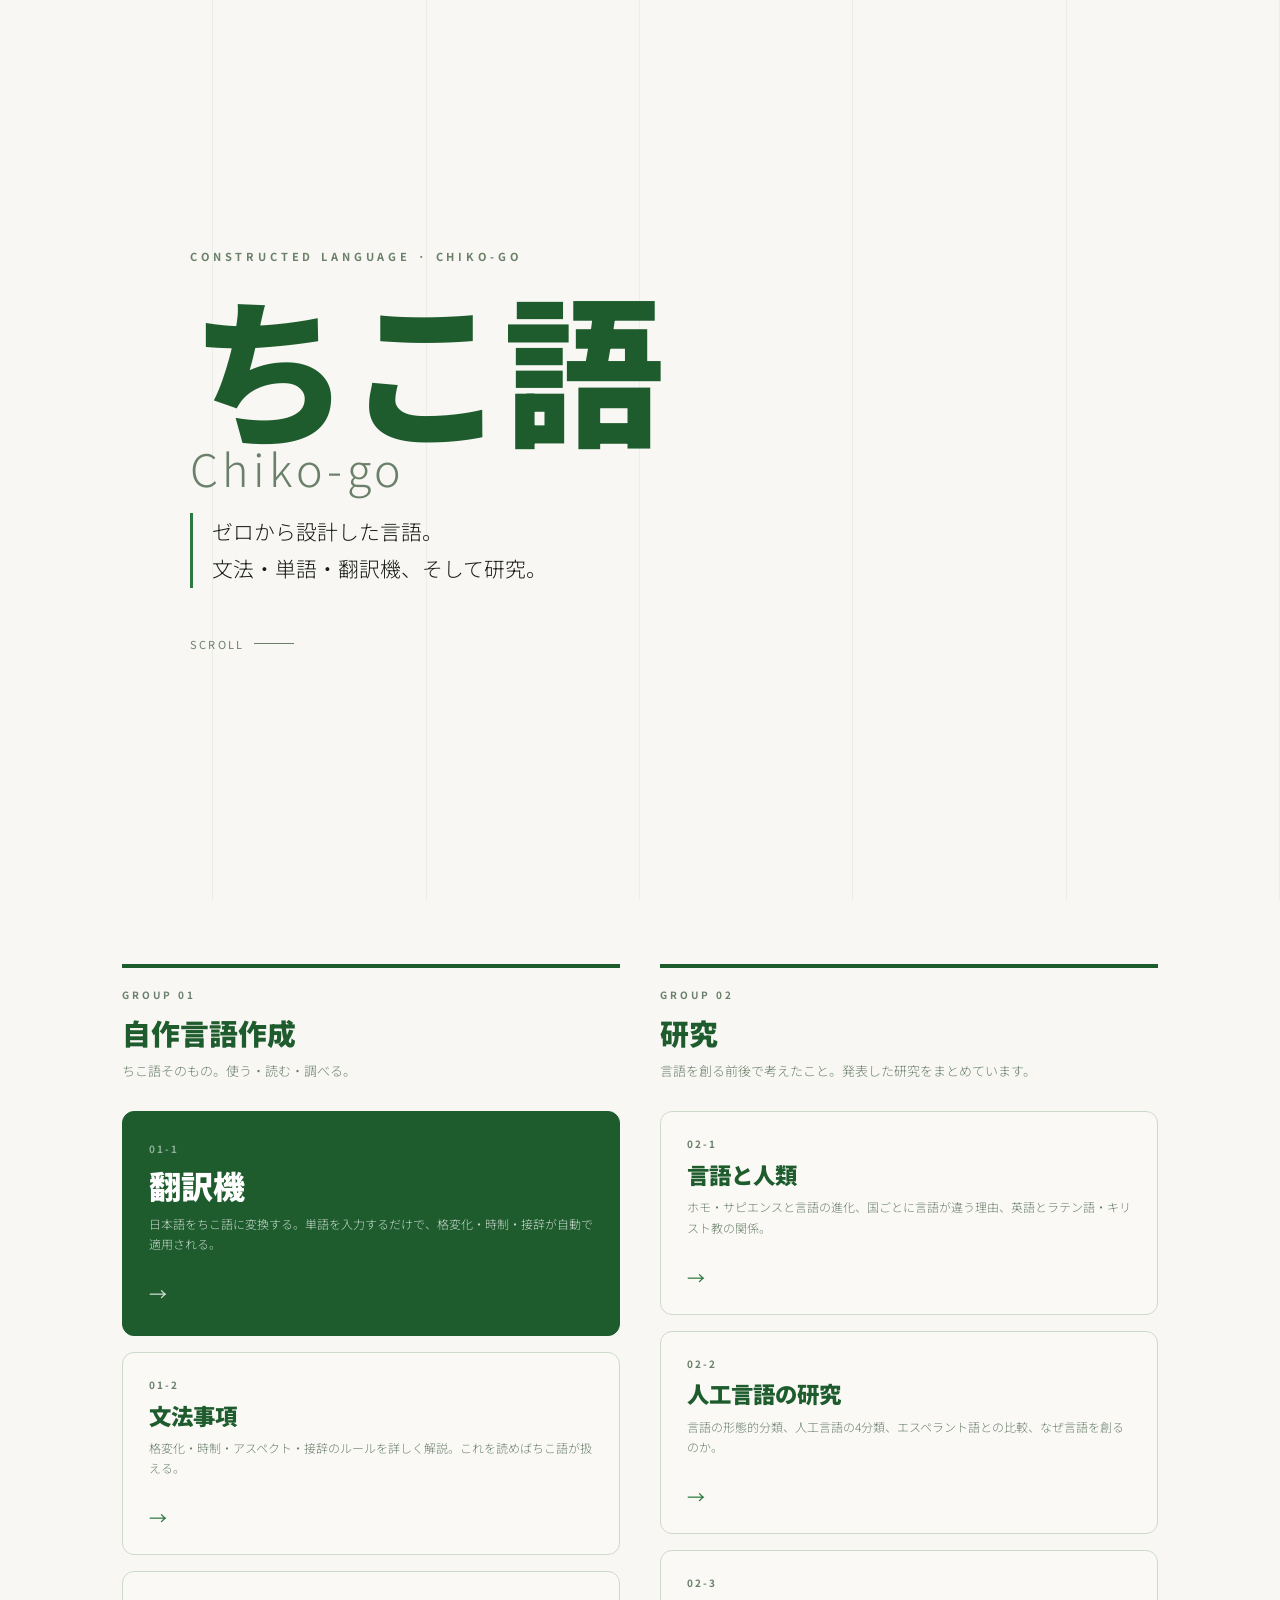
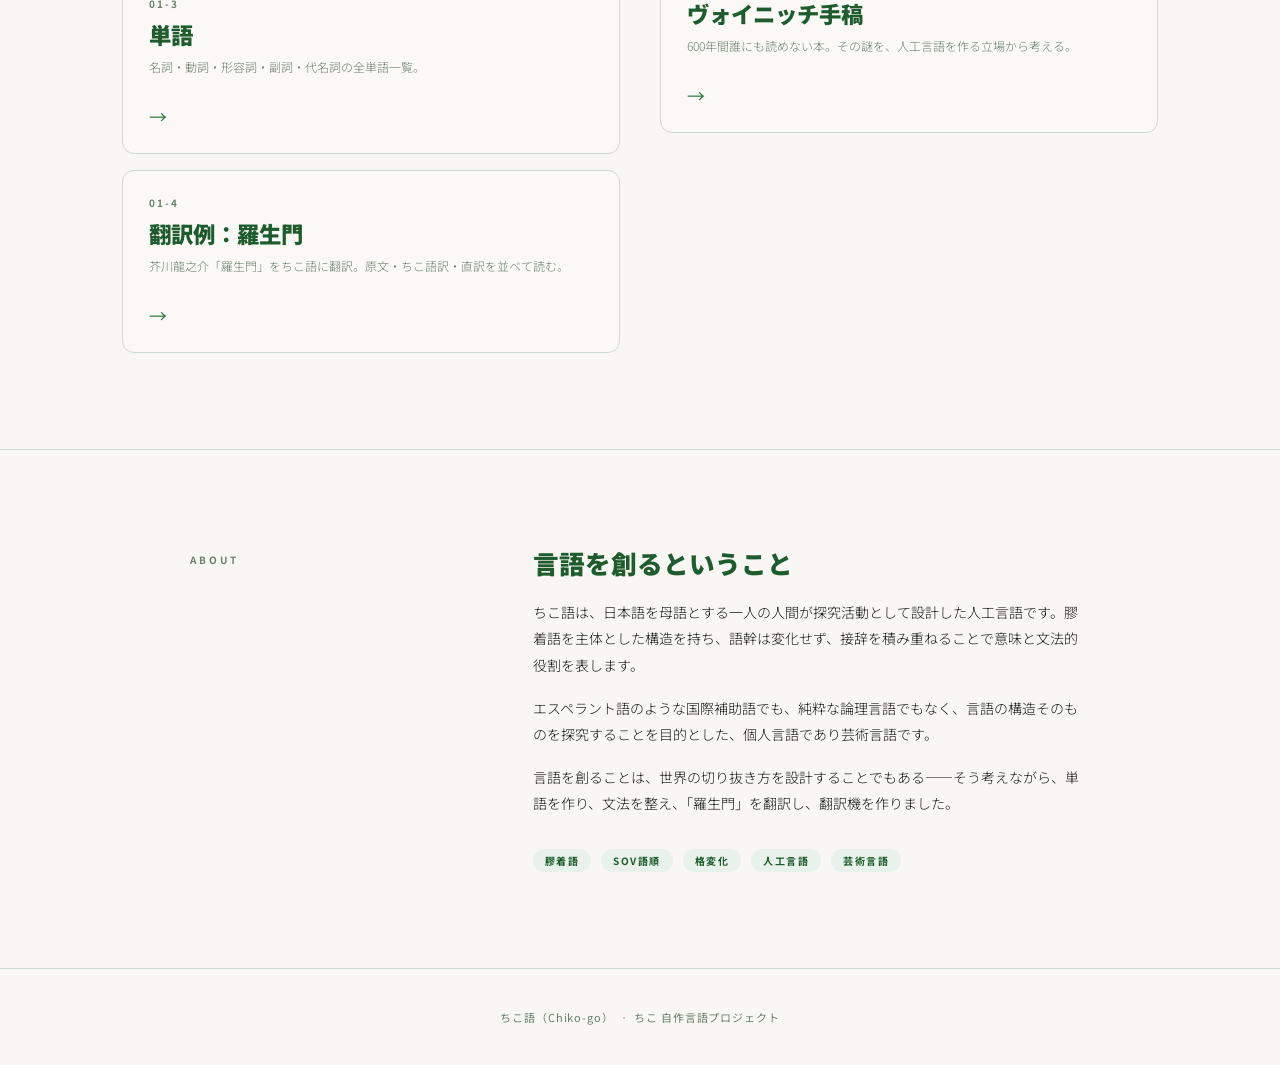
==== commit c2e42847: "Update index.html" ====
--- a/index.html
+++ b/index.html
@@ -17,7 +17,7 @@
   <div class="hero-inner">
     <p class="hero-eyebrow">Constructed Language · Chiko-go</p>
     <h1 class="hero-title">ちこ語<span>Chiko-go</span></h1>
-    <p class="hero-catch">ひとりの人間が、ゼロから設計した言語。<br>文法・単語・翻訳機、そして研究。すべてがここにある。</p>
+    <p class="hero-catch">ゼロから設計した言語。<br>文法・単語・翻訳機、そして研究。</p>
     <p class="hero-scroll">scroll</p>
   </div>
 </section>
--- a/style.css
+++ b/style.css
@@ -86,3 +86,56 @@
   .card.featured .card-arrow { margin-left: 0; }
   .about-inner { grid-template-columns: 1fr; gap: 1.5rem; }
 }
+
+/* ===== 左右2カラムのトップ ===== */
+.nav-section { max-width: 1100px; }
+.duo { display: grid; grid-template-columns: 1fr 1fr; gap: 2.5rem; align-items: start; }
+.group { border-top: 4px solid var(--green); padding-top: 1.2rem; }
+.duo .cards, .duo .cards.three { grid-template-columns: 1fr; }
+.duo .card { padding: 1.5rem 1.6rem; }
+.duo .card.featured { flex-direction: column; align-items: flex-start; padding: 1.8rem 1.6rem; }
+.duo .card.featured .card-arrow { margin-left: 0; padding-top: 1rem; font-size: 18px; }
+@media (max-width: 820px) { .duo { grid-template-columns: 1fr; gap: 3rem; } }
+
+/* ===== 研究ページの図解・強調 ===== */
+.article mark { background: linear-gradient(transparent 60%, #cfe6d3 60%); color: inherit; font-weight: 700; }
+.pull { font-size: clamp(1.1rem, 3.5vw, 1.4rem); font-weight: 900; color: var(--green); line-height: 1.7; border-top: 3px solid var(--green2); border-bottom: 1px solid var(--border); padding: 1.1rem 0; margin: 1.8rem 0; }
+.fig { margin: 1.6rem 0; background: var(--cream); border: 1px solid var(--border); border-radius: 12px; padding: 1.2rem 1.4rem; }
+.fig svg { display: block; width: 100%; height: auto; }
+.fig-title { font-size: 10px; font-weight: 700; letter-spacing: 0.2em; color: var(--muted); margin-bottom: 0.9rem; text-transform: uppercase; }
+.fig-note { font-size: 11px; color: var(--muted); margin-top: 0.7rem; line-height: 1.7; }
+.article ul.tl { list-style: none; margin: 0.3rem 0 0 0.5rem; padding: 0 0 0 1.5rem; border-left: 2px solid var(--green2); }
+.article .tl li { position: relative; margin-bottom: 1.1rem; font-size: 13px; line-height: 1.8; }
+.article .tl li::before { content: ''; position: absolute; left: calc(-1.5rem - 7px); top: 0.45rem; width: 12px; height: 12px; border-radius: 50%; background: var(--bg); border: 3px solid var(--green2); }
+.article .tl .yr { display: block; font-weight: 900; color: var(--green); font-size: 14px; }
+.mini-grid { display: grid; grid-template-columns: repeat(auto-fit, minmax(150px, 1fr)); gap: 10px; }
+.mini { background: #fff; border: 1px solid var(--border); border-radius: 10px; padding: 0.9rem 1rem; }
+.mini b { display: block; color: var(--green); font-size: 15px; font-weight: 900; margin-bottom: 4px; }
+.mini small { display: block; font-size: 11px; color: var(--muted); line-height: 1.7; }
+.mini.hi { background: var(--green); border-color: var(--green); }
+.mini.hi b, .mini.hi small { color: #fff; }
+.mini.x { background: #f3f1ec; }
+.mini.x b { color: var(--muted); text-decoration: line-through; }
+.chips2 { display: flex; flex-wrap: wrap; gap: 8px; align-items: center; }
+.chips2 span { background: #fff; border: 1px solid var(--border); border-radius: 2em; padding: 6px 16px; font-size: 14px; font-weight: 700; }
+.chips2 .arr { border: none; background: none; color: var(--green2); font-size: 20px; padding: 0; }
+.chips2 .big { background: var(--green); color: #fff; border-color: var(--green); font-size: 18px; }
+.bar-row { display: flex; height: 44px; border-radius: 8px; overflow: hidden; font-size: 12px; font-weight: 700; color: #fff; }
+.bar-row span { display: flex; align-items: center; justify-content: center; text-align: center; line-height: 1.3; }
+.bar-row .c1 { background: var(--green); } .bar-row .c2 { background: var(--green2); } .bar-row .c3 { background: #7fb08a; }
+.stack { display: flex; flex-wrap: wrap; gap: 6px; align-items: stretch; margin-bottom: 0.4rem; }
+.stack span { background: #fff; border: 1px solid var(--border); border-radius: 8px; padding: 8px 12px; text-align: center; font-weight: 900; font-size: 15px; color: var(--green); }
+.stack span small { display: block; font-size: 10px; font-weight: 400; color: var(--muted); margin-top: 2px; }
+.stack .p { color: var(--muted); border: none; background: none; align-self: center; padding: 0 2px; }
+.cmp { display: grid; grid-template-columns: 1fr 1fr; gap: 12px; }
+.cmp > div { border-radius: 10px; padding: 1rem 1.2rem; background: #fff; border: 1px solid var(--border); }
+.cmp > div:last-child { background: var(--green-l); }
+.cmp h3 { margin-top: 0; }
+.gauge-row { margin-bottom: 1rem; font-size: 12px; }
+.gauge-row b { display: block; margin-bottom: 4px; font-weight: 700; }
+.gauge { height: 12px; background: var(--border); border-radius: 6px; overflow: hidden; }
+.gauge i { display: block; height: 100%; background: var(--green2); }
+.gauge i.low { background: #b5651d; }
+.src-link { display: inline-block; margin-top: 0.4rem; font-size: 13px; font-weight: 700; color: var(--green); text-decoration: none; border: 1px solid var(--green2); border-radius: 2em; padding: 8px 18px; }
+.src-link:hover { background: var(--green); color: #fff; }
+@media (max-width: 640px) { .cmp { grid-template-columns: 1fr; } }
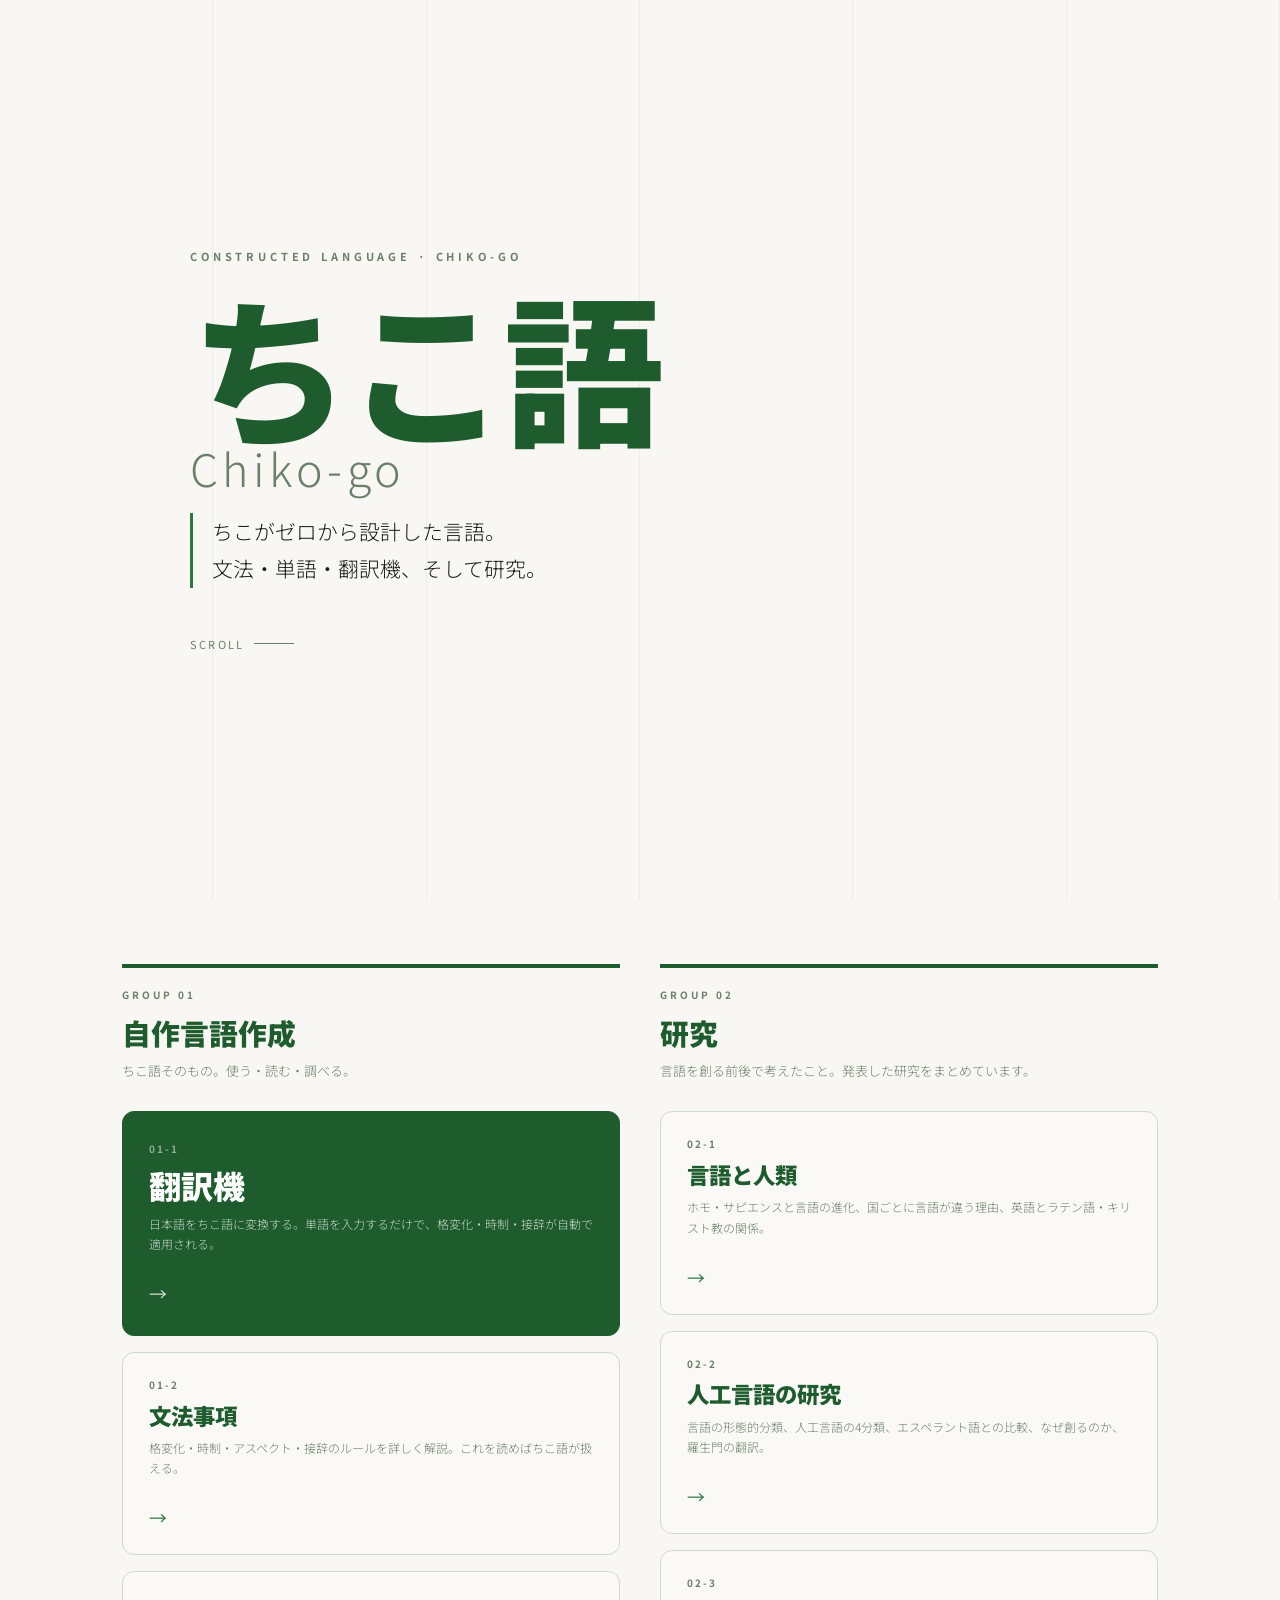
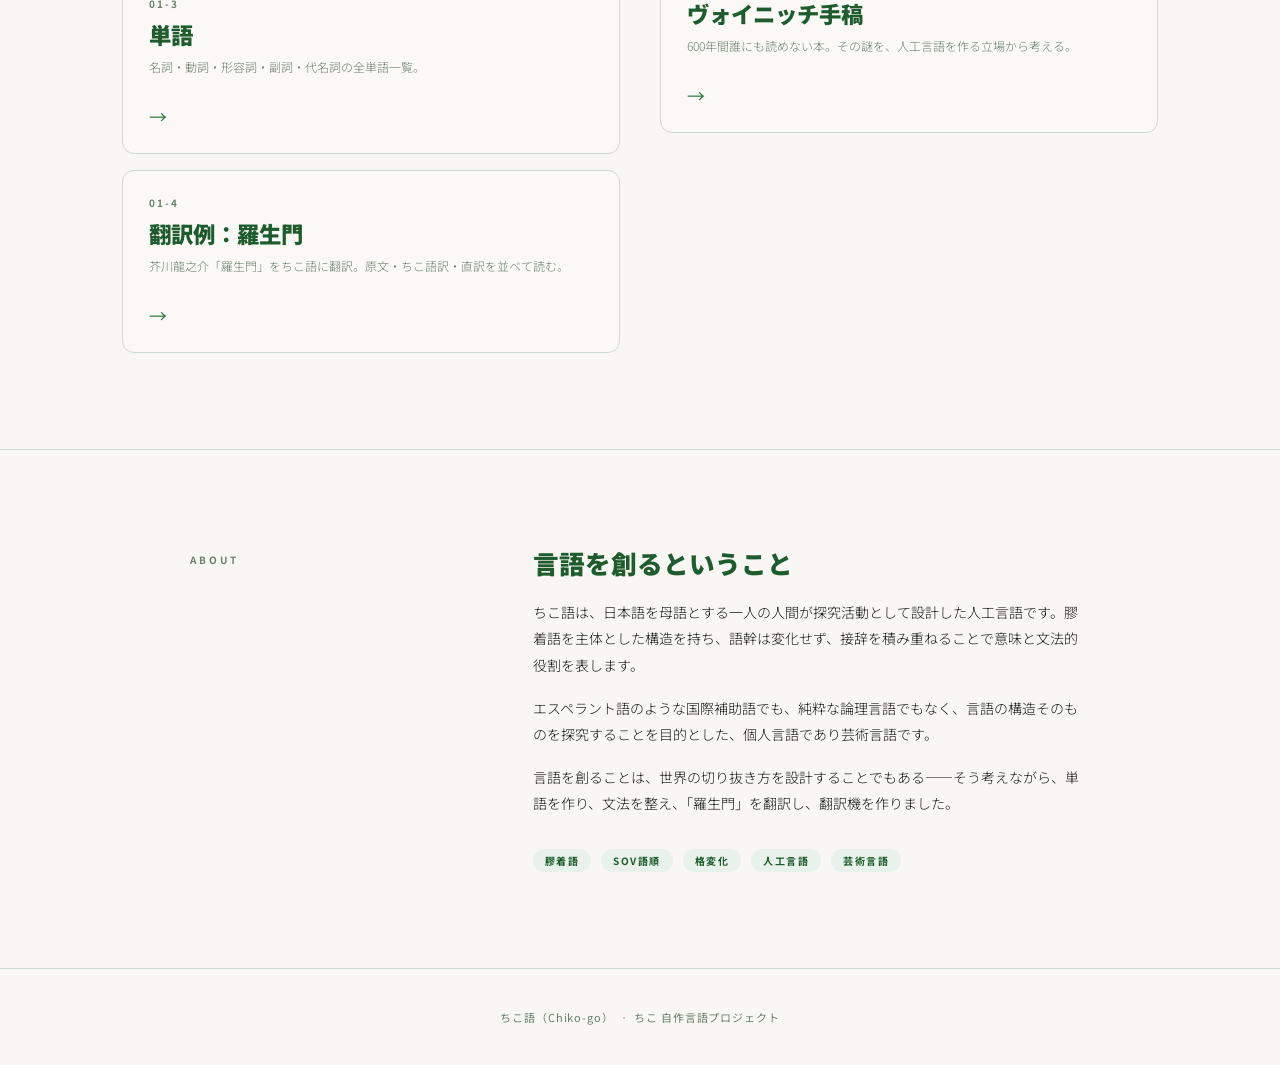
==== commit 19fb8fd9: "Update hero catchphrase and card description" ====
--- a/index.html
+++ b/index.html
@@ -17,7 +17,7 @@
   <div class="hero-inner">
     <p class="hero-eyebrow">Constructed Language · Chiko-go</p>
     <h1 class="hero-title">ちこ語<span>Chiko-go</span></h1>
-    <p class="hero-catch">ゼロから設計した言語。<br>文法・単語・翻訳機、そして研究。</p>
+    <p class="hero-catch">ちこがゼロから設計した言語。<br>文法・単語・翻訳機、そして研究。</p>
     <p class="hero-scroll">scroll</p>
   </div>
 </section>
@@ -83,7 +83,7 @@
     <a href="research-conlang-types.html" class="card">
       <span class="card-num">02-2</span>
       <span class="card-title">人工言語の研究</span>
-      <span class="card-desc">言語の形態的分類、人工言語の4分類、エスペラント語との比較、なぜ言語を創るのか。</span>
+      <span class="card-desc">言語の形態的分類、人工言語の4分類、エスペラント語との比較、なぜ創るのか、羅生門の翻訳。</span>
       <span class="card-arrow">→</span>
     </a>
 
